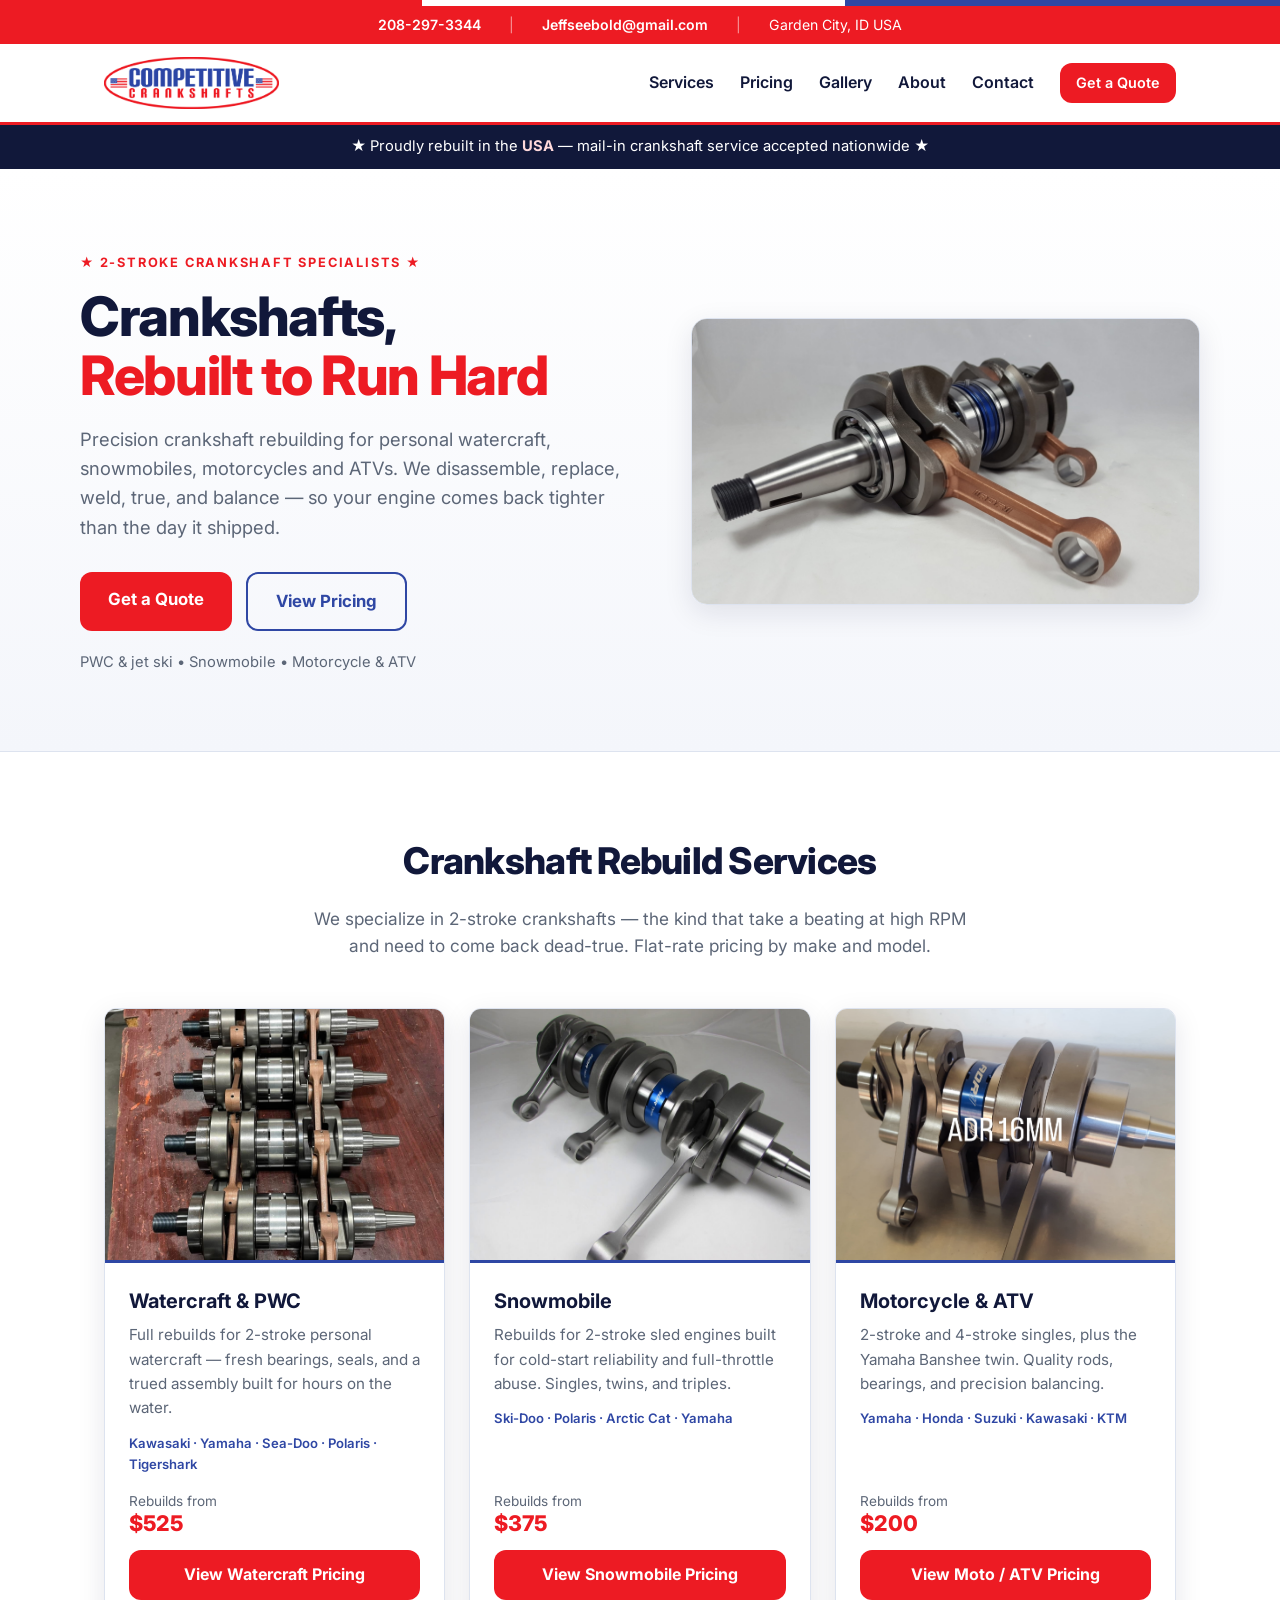
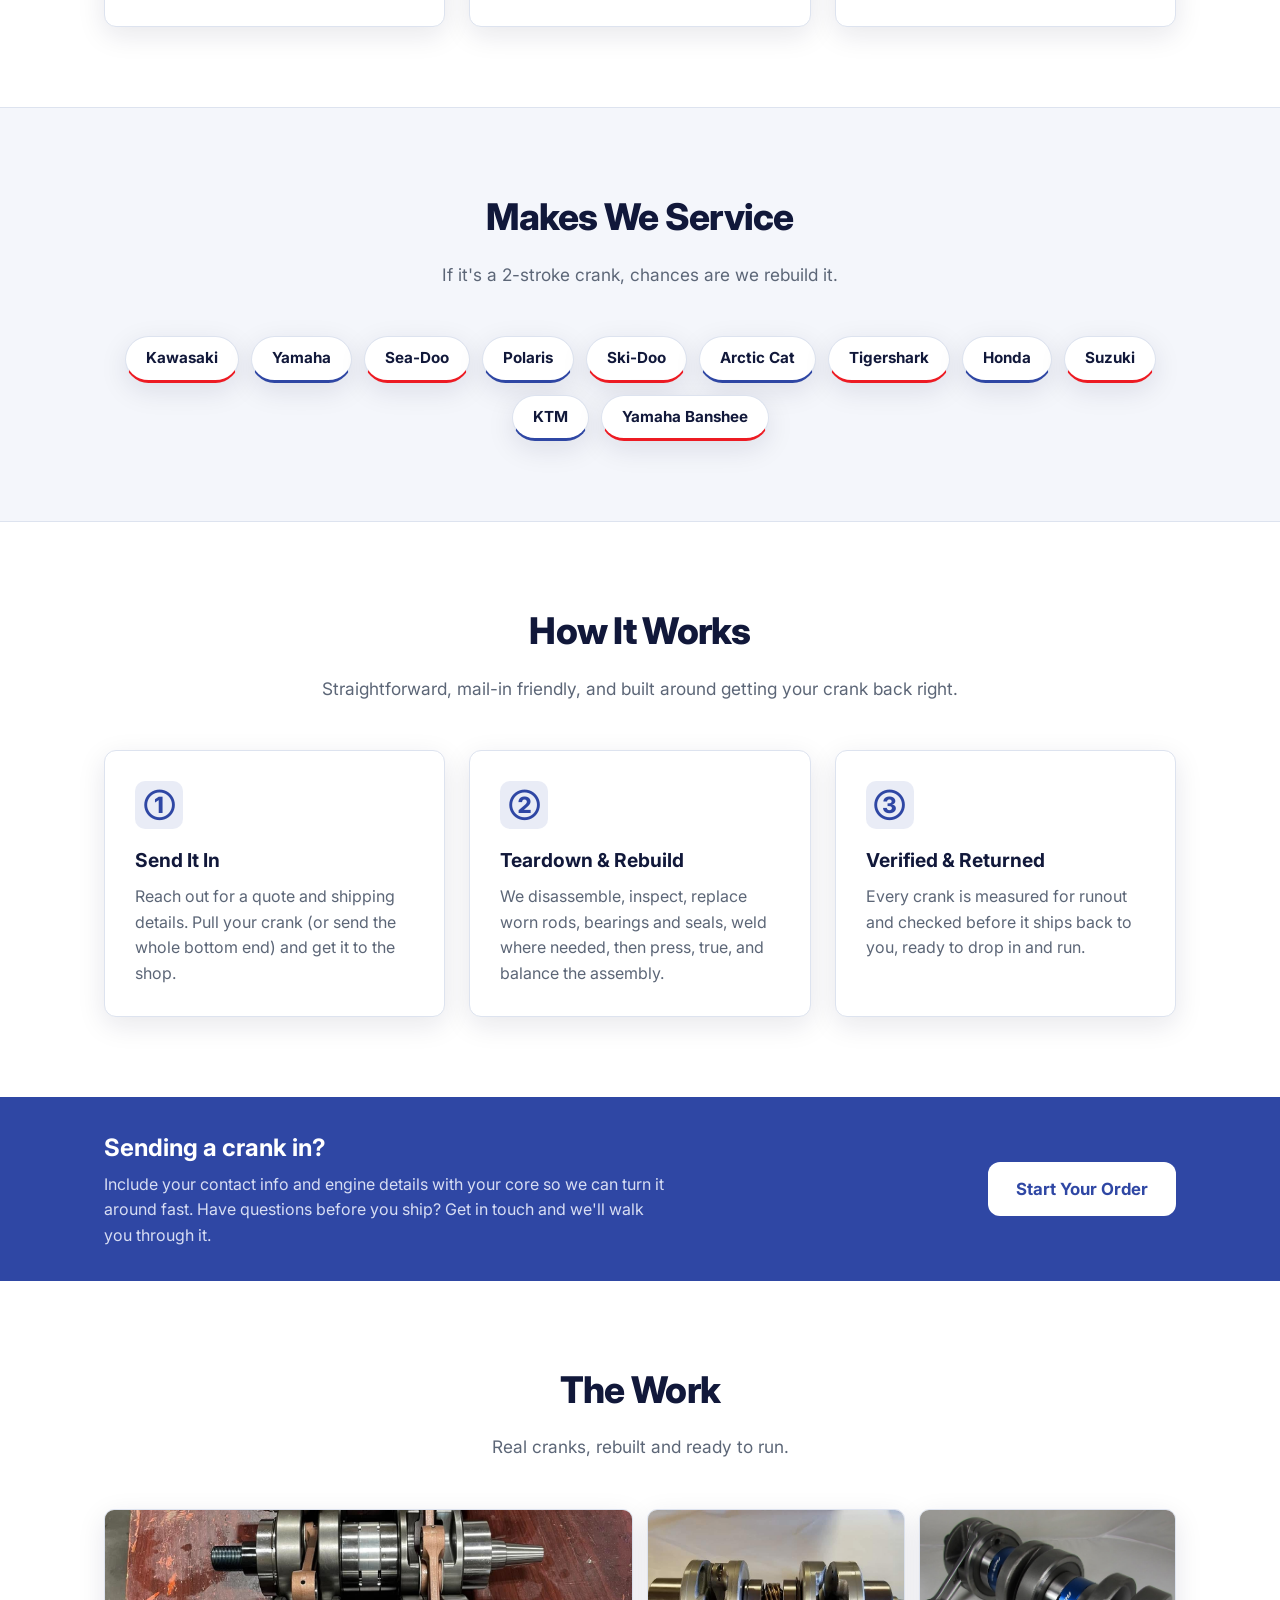
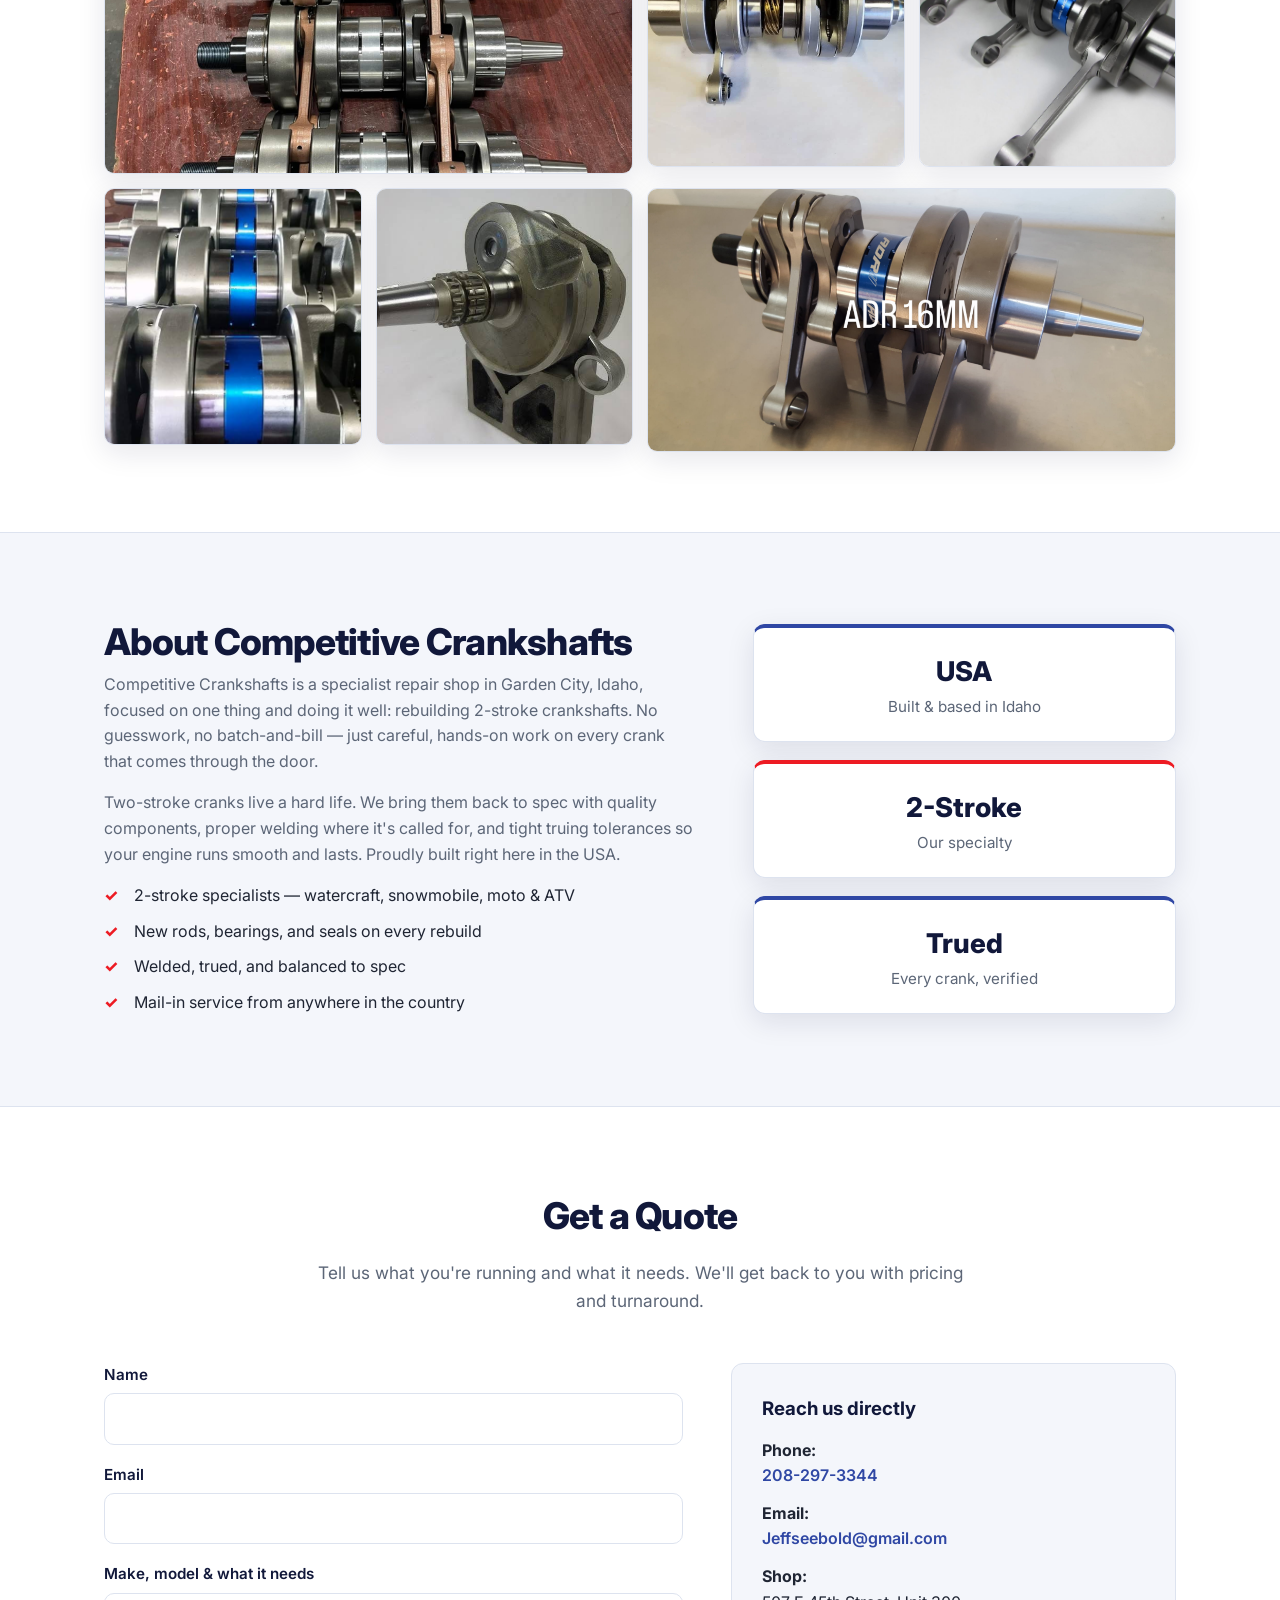
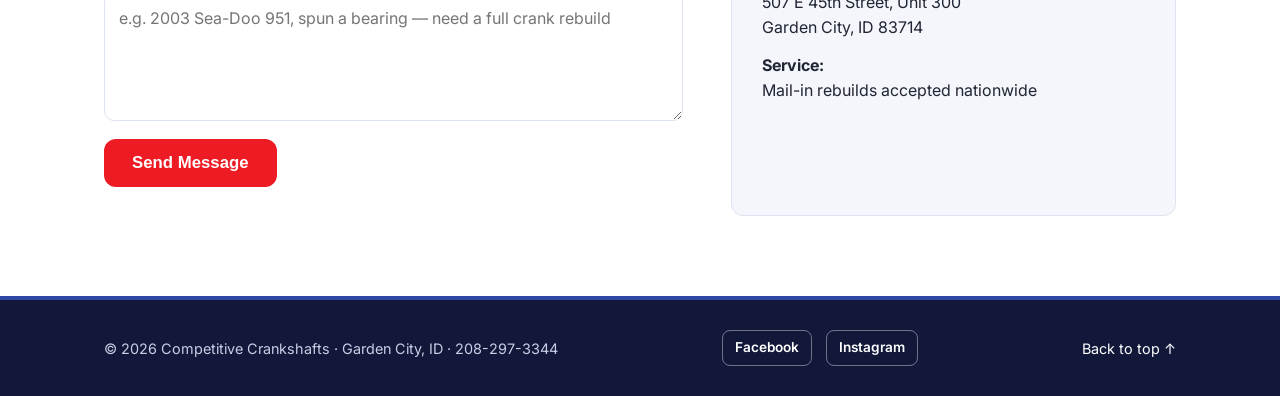
==== index.html @ afa160dd "Add files via upload" ====
<!DOCTYPE html>
<html lang="en">
<head>
  <meta charset="UTF-8" />
  <meta name="viewport" content="width=device-width, initial-scale=1.0" />
  <title>Competitive Crankshafts — 2-Stroke Crankshaft Rebuilding | PWC, Snowmobile, Moto/ATV</title>
  <meta name="description" content="American 2-stroke crankshaft rebuilding for personal watercraft, snowmobiles, motorcycles and ATVs. Disassembly, new bearings & seals, welding, truing and balancing. Garden City, ID — mail-in service welcome." />

  <meta property="og:title" content="Competitive Crankshafts" />
  <meta property="og:description" content="2-stroke crankshaft rebuilding for PWC, snowmobiles, motorcycles & ATVs. Built in the USA." />
  <meta property="og:type" content="website" />
  <meta property="og:url" content="https://competitivecrankshafts.com/" />
  <meta property="og:image" content="https://competitivecrankshafts.com/assets/img/hero-crank.jpg" />

  <link rel="preconnect" href="https://fonts.googleapis.com" />
  <link rel="preconnect" href="https://fonts.gstatic.com" crossorigin />
  <link href="https://fonts.googleapis.com/css2?family=Inter:wght@400;500;600;700;800&display=swap" rel="stylesheet" />
  <link rel="stylesheet" href="css/styles.css" />
  <link rel="icon" href="assets/favicon.svg" type="image/svg+xml" />
</head>
<body>
  <div class="stripe"></div>

  <!-- Utility bar -->
  <div class="topbar">
    <div class="container">
      <a href="tel:+12082973344">208-297-3344</a>
      <span class="sep">|</span>
      <a href="mailto:Jeffseebold@gmail.com">Jeffseebold@gmail.com</a>
      <span class="sep">|</span>
      <span>Garden City, ID USA</span>
    </div>
  </div>

  <!-- Header -->
  <header class="site-header" id="top">
    <div class="container nav">
      <a class="brand" href="#top"><img src="assets/img/logo.png" alt="Competitive Crankshafts" /></a>
      <nav class="nav-links" aria-label="Primary">
        <a href="#services">Services</a>
        <a href="pricing.html">Pricing</a>
        <a href="#work">Gallery</a>
        <a href="#about">About</a>
        <a href="#contact">Contact</a>
        <a href="#contact" class="btn btn-sm">Get a Quote</a>
      </nav>
      <button class="nav-toggle" aria-label="Toggle menu" aria-expanded="false">
        <span></span><span></span><span></span>
      </button>
    </div>
  </header>

  <!-- Announcement -->
  <div class="announce">★ Proudly rebuilt in the <strong>USA</strong> — mail-in crankshaft service accepted nationwide ★</div>

  <!-- Hero -->
  <section class="hero">
    <div class="container hero-grid">
      <div>
        <span class="hero-flag">★ 2-Stroke Crankshaft Specialists ★</span>
        <h1>Crankshafts,<br /><span class="accent">Rebuilt to Run Hard</span></h1>
        <p class="hero-sub">Precision crankshaft rebuilding for personal watercraft, snowmobiles, motorcycles and ATVs. We disassemble, replace, weld, true, and balance — so your engine comes back tighter than the day it shipped.</p>
        <div class="hero-cta">
          <a href="#contact" class="btn btn-lg">Get a Quote</a>
          <a href="pricing.html" class="btn btn-lg btn-ghost">View Pricing</a>
        </div>
        <p class="hero-meta">PWC &amp; jet ski • Snowmobile • Motorcycle &amp; ATV</p>
      </div>
      <div>
        <img class="hero-photo" src="assets/img/hero-crank.jpg" alt="Freshly rebuilt 2-stroke crankshaft with new connecting rods and bearings" />
      </div>
    </div>
  </section>

  <!-- Services / categories -->
  <section class="section" id="services">
    <div class="container">
      <h2 class="section-title">Crankshaft Rebuild Services</h2>
      <p class="section-lead">We specialize in 2-stroke crankshafts — the kind that take a beating at high RPM and need to come back dead-true. Flat-rate pricing by make and model.</p>
      <div class="cat-grid">

        <article class="cat-card">
          <img class="photo" src="assets/img/bench-row.jpg" alt="Rebuilt PWC crankshafts" />
          <div class="body">
            <h3>Watercraft &amp; PWC</h3>
            <p>Full rebuilds for 2-stroke personal watercraft — fresh bearings, seals, and a trued assembly built for hours on the water.</p>
            <div class="brands">Kawasaki · Yamaha · Sea-Doo · Polaris · Tigershark</div>
            <div class="from">Rebuilds from <b>$525</b></div>
            <a href="pricing.html" class="btn">View Watercraft Pricing</a>
          </div>
        </article>

        <article class="cat-card">
          <img class="photo" src="assets/img/triple-crank.jpg" alt="Rebuilt snowmobile crankshaft" />
          <div class="body">
            <h3>Snowmobile</h3>
            <p>Rebuilds for 2-stroke sled engines built for cold-start reliability and full-throttle abuse. Singles, twins, and triples.</p>
            <div class="brands">Ski-Doo · Polaris · Arctic Cat · Yamaha</div>
            <div class="from">Rebuilds from <b>$375</b></div>
            <a href="pricing.html" class="btn">View Snowmobile Pricing</a>
          </div>
        </article>

        <article class="cat-card">
          <img class="photo" src="assets/img/adr-16mm.jpg" alt="Rebuilt motorcycle / ATV crankshaft" />
          <div class="body">
            <h3>Motorcycle &amp; ATV</h3>
            <p>2-stroke and 4-stroke singles, plus the Yamaha Banshee twin. Quality rods, bearings, and precision balancing.</p>
            <div class="brands">Yamaha · Honda · Suzuki · Kawasaki · KTM</div>
            <div class="from">Rebuilds from <b>$200</b></div>
            <a href="pricing.html" class="btn">View Moto / ATV Pricing</a>
          </div>
        </article>

      </div>
    </div>
  </section>

  <!-- Brands serviced -->
  <section class="section section-alt">
    <div class="container">
      <h2 class="section-title">Makes We Service</h2>
      <p class="section-lead">If it's a 2-stroke crank, chances are we rebuild it.</p>
      <div class="brand-row">
        <span class="brand-chip">Kawasaki</span>
        <span class="brand-chip">Yamaha</span>
        <span class="brand-chip">Sea-Doo</span>
        <span class="brand-chip">Polaris</span>
        <span class="brand-chip">Ski-Doo</span>
        <span class="brand-chip">Arctic Cat</span>
        <span class="brand-chip">Tigershark</span>
        <span class="brand-chip">Honda</span>
        <span class="brand-chip">Suzuki</span>
        <span class="brand-chip">KTM</span>
        <span class="brand-chip">Yamaha Banshee</span>
      </div>
    </div>
  </section>

  <!-- Process -->
  <section class="section" id="process">
    <div class="container">
      <h2 class="section-title">How It Works</h2>
      <p class="section-lead">Straightforward, mail-in friendly, and built around getting your crank back right.</p>
      <div class="grid grid-3">
        <article class="card">
          <div class="card-icon">①</div>
          <h3>Send It In</h3>
          <p>Reach out for a quote and shipping details. Pull your crank (or send the whole bottom end) and get it to the shop.</p>
        </article>
        <article class="card">
          <div class="card-icon">②</div>
          <h3>Teardown &amp; Rebuild</h3>
          <p>We disassemble, inspect, replace worn rods, bearings and seals, weld where needed, then press, true, and balance the assembly.</p>
        </article>
        <article class="card">
          <div class="card-icon">③</div>
          <h3>Verified &amp; Returned</h3>
          <p>Every crank is measured for runout and checked before it ships back to you, ready to drop in and run.</p>
        </article>
      </div>
    </div>
  </section>

  <!-- Work order callout -->
  <section class="workorder">
    <div class="container">
      <div>
        <h3>Sending a crank in?</h3>
        <p>Include your contact info and engine details with your core so we can turn it around fast. Have questions before you ship? Get in touch and we'll walk you through it.</p>
      </div>
      <a href="#contact" class="btn btn-lg">Start Your Order</a>
    </div>
  </section>

  <!-- Gallery -->
  <section class="section" id="work">
    <div class="container">
      <h2 class="section-title">The Work</h2>
      <p class="section-lead">Real cranks, rebuilt and ready to run.</p>
      <div class="gallery">
        <img class="wide" src="assets/img/bench-row.jpg" alt="Row of rebuilt 2-stroke crankshafts on the bench" />
        <img src="assets/img/twin-crank.jpg" alt="Rebuilt twin crankshaft, close up" />
        <img src="assets/img/triple-crank.jpg" alt="Rebuilt triple crankshaft assembly" />
        <img src="assets/img/blue-seal-row.jpg" alt="Rebuilt crankshafts with new center seals" />
        <img src="assets/img/fixture-closeup.jpg" alt="Crankshaft on truing fixture" />
        <img class="wide" src="assets/img/adr-16mm.jpg" alt="Rebuilt crankshaft with quality connecting rods" />
      </div>
    </div>
  </section>

  <!-- About -->
  <section class="section section-alt" id="about">
    <div class="container about-inner">
      <div class="about-text">
        <h2 class="section-title left">About Competitive Crankshafts</h2>
        <p>Competitive Crankshafts is a specialist repair shop in Garden City, Idaho, focused on one thing and doing it well: rebuilding 2-stroke crankshafts. No guesswork, no batch-and-bill — just careful, hands-on work on every crank that comes through the door.</p>
        <p>Two-stroke cranks live a hard life. We bring them back to spec with quality components, proper welding where it's called for, and tight truing tolerances so your engine runs smooth and lasts. Proudly built right here in the USA.</p>
        <ul class="checklist">
          <li>2-stroke specialists — watercraft, snowmobile, moto &amp; ATV</li>
          <li>New rods, bearings, and seals on every rebuild</li>
          <li>Welded, trued, and balanced to spec</li>
          <li>Mail-in service from anywhere in the country</li>
        </ul>
      </div>
      <div class="about-stats">
        <div class="stat"><span class="stat-num">USA</span><span class="stat-label">Built &amp; based in Idaho</span></div>
        <div class="stat"><span class="stat-num">2-Stroke</span><span class="stat-label">Our specialty</span></div>
        <div class="stat"><span class="stat-num">Trued</span><span class="stat-label">Every crank, verified</span></div>
      </div>
    </div>
  </section>

  <!-- Contact -->
  <section class="section" id="contact">
    <div class="container">
      <h2 class="section-title">Get a Quote</h2>
      <p class="section-lead">Tell us what you're running and what it needs. We'll get back to you with pricing and turnaround.</p>
      <div class="contact-grid">
        <form class="contact-form" name="contact" method="POST" data-static-form>
          <div class="field">
            <label for="name">Name</label>
            <input type="text" id="name" name="name" required />
          </div>
          <div class="field">
            <label for="email">Email</label>
            <input type="email" id="email" name="email" required />
          </div>
          <div class="field">
            <label for="message">Make, model &amp; what it needs</label>
            <textarea id="message" name="message" rows="4" placeholder="e.g. 2003 Sea-Doo 951, spun a bearing — need a full crank rebuild" required></textarea>
          </div>
          <button type="submit" class="btn btn-lg">Send Message</button>
          <p class="form-note" data-form-status></p>
        </form>
        <div class="contact-details">
          <h3>Reach us directly</h3>
          <p><strong>Phone:</strong><br /><a href="tel:+12082973344">208-297-3344</a></p>
          <p><strong>Email:</strong><br /><a href="mailto:Jeffseebold@gmail.com">Jeffseebold@gmail.com</a></p>
          <p><strong>Shop:</strong><br />507 E 45th Street, Unit 300<br />Garden City, ID 83714</p>
          <p><strong>Service:</strong><br />Mail-in rebuilds accepted nationwide</p>
        </div>
      </div>
    </div>
  </section>

  <!-- Footer -->
  <footer class="site-footer">
    <div class="container footer-inner">
      <span>&copy; <span id="year"></span> Competitive Crankshafts · Garden City, ID · 208-297-3344</span>
      <div class="social">
        <a href="#" aria-label="Facebook">Facebook</a>
        <a href="#" aria-label="Instagram">Instagram</a>
      </div>
      <a href="#top">Back to top ↑</a>
    </div>
  </footer>

  <script src="js/main.js"></script>
</body>
</html>
---- css/styles.css ----
/* ===== Competitive Crankshafts — red / white / blue theme ===== */
:root {
  --blue: #2f47a4;        /* brand blue (from logo) */
  --blue-dark: #1f2f73;
  --red: #ed1b23;         /* brand red (from logo) */
  --red-dark: #c1141b;
  --navy: #11183a;        /* headings / text */
  --text: #1f2533;
  --muted: #5c6677;
  --bg: #ffffff;
  --bg-alt: #f4f6fb;      /* light blue-gray */
  --surface: #ffffff;
  --border: #dde3ef;
  --radius: 12px;
  --maxw: 1120px;
  --shadow: 0 8px 28px rgba(17,24,58,.10);
}

* { box-sizing: border-box; margin: 0; padding: 0; }
html { scroll-behavior: smooth; }
body {
  font-family: 'Inter', system-ui, -apple-system, Segoe UI, Roboto, sans-serif;
  background: var(--bg);
  color: var(--text);
  line-height: 1.6;
  -webkit-font-smoothing: antialiased;
}
.container { width: 100%; max-width: var(--maxw); margin: 0 auto; padding: 0 24px; }
a { color: inherit; text-decoration: none; }
img { max-width: 100%; display: block; }

/* Buttons */
.btn {
  display: inline-block;
  background: var(--red);
  color: #fff;
  font-weight: 700;
  padding: 12px 22px;
  border-radius: var(--radius);
  border: none;
  cursor: pointer;
  transition: transform .15s ease, background .15s ease, box-shadow .15s ease;
  font-size: 1rem;
}
.btn:hover { background: var(--red-dark); transform: translateY(-2px); box-shadow: var(--shadow); }
.btn-sm { padding: 8px 16px; font-size: .9rem; }
.btn-lg { padding: 14px 28px; font-size: 1.05rem; }
.btn-blue { background: var(--blue); }
.btn-blue:hover { background: var(--blue-dark); }
.btn-ghost { background: transparent; border: 2px solid var(--blue); color: var(--blue); font-weight: 700; }
.btn-ghost:hover { background: var(--blue); color: #fff; }

/* Utility top bar */
.topbar { background: var(--red); color: #fff; font-size: .88rem; }
.topbar .container { display: flex; align-items: center; justify-content: center; gap: 28px; height: 38px; flex-wrap: wrap; }
.topbar a { color: #fff; font-weight: 600; }
.topbar a:hover { text-decoration: underline; }
.topbar .sep { opacity: .55; }
@media (max-width: 620px) { .topbar .container { gap: 14px; font-size: .78rem; } .topbar .sep { display: none; } }

/* Announcement strip */
.announce { background: var(--navy); color: #fff; text-align: center; font-size: .92rem; padding: 10px 16px; }
.announce strong { color: #ffd9db; }

/* Header */
.site-header {
  position: sticky; top: 0; z-index: 50;
  background: rgba(255,255,255,.95);
  backdrop-filter: blur(10px);
  border-bottom: 3px solid var(--red);
}
.nav { display: flex; align-items: center; justify-content: space-between; height: 78px; }
.brand img { height: 52px; width: auto; }
.nav-links { display: flex; align-items: center; gap: 26px; }
.nav-links a { color: var(--navy); font-weight: 600; transition: color .15s; }
.nav-links a:hover { color: var(--red); }
.nav-links a.btn { color: #fff; }
.nav-toggle { display: none; background: none; border: 0; cursor: pointer; flex-direction: column; gap: 5px; }
.nav-toggle span { width: 26px; height: 3px; background: var(--navy); display: block; border-radius: 2px; }

/* Hero */
.hero {
  position: relative;
  background: linear-gradient(180deg, var(--bg) 0%, var(--bg-alt) 100%);
  border-bottom: 1px solid var(--border);
  overflow: hidden;
}
.hero-grid { display: grid; grid-template-columns: 1.05fr .95fr; gap: 48px; align-items: center; padding: 80px 0 76px; }
.hero-flag { display: inline-block; font-weight: 700; color: var(--red); letter-spacing: .14em; font-size: .8rem; text-transform: uppercase; margin-bottom: 14px; }
.hero h1 { font-size: clamp(2.1rem, 4.6vw, 3.4rem); font-weight: 800; letter-spacing: -.025em; line-height: 1.08; color: var(--navy); }
.hero h1 .accent { color: var(--red); }
.hero-sub { color: var(--muted); font-size: 1.15rem; max-width: 560px; margin: 20px 0 0; }
.hero-cta { display: flex; gap: 14px; margin-top: 30px; flex-wrap: wrap; }
.hero-meta { color: var(--muted); margin-top: 20px; font-size: .92rem; }
.hero-photo { border-radius: 16px; box-shadow: var(--shadow); border: 1px solid var(--border); width: 100%; }

/* top accent stripe */
.stripe { height: 6px; background: linear-gradient(90deg, var(--red) 0 33%, #fff 33% 66%, var(--blue) 66% 100%); }

/* Sections */
.section { padding: 80px 0; }
.section-alt { background: var(--bg-alt); border-top: 1px solid var(--border); border-bottom: 1px solid var(--border); }
.section-title { font-size: clamp(1.7rem, 3.5vw, 2.3rem); font-weight: 800; letter-spacing: -.02em; text-align: center; color: var(--navy); }
.section-title.left { text-align: left; }
.section-lead { color: var(--muted); text-align: center; max-width: 660px; margin: 14px auto 48px; font-size: 1.08rem; }

/* Grid + cards */
.grid { display: grid; gap: 24px; }
.grid-3 { grid-template-columns: repeat(3, 1fr); }
.card {
  background: var(--surface);
  border: 1px solid var(--border);
  border-radius: var(--radius);
  padding: 30px;
  box-shadow: var(--shadow);
  transition: transform .15s ease, border-color .15s ease;
}
.card:hover { transform: translateY(-4px); border-color: var(--blue); }
.card-icon {
  width: 48px; height: 48px; border-radius: 10px;
  display: grid; place-items: center;
  background: rgba(47,71,164,.10); color: var(--blue);
  font-size: 1.4rem; font-weight: 800; margin-bottom: 16px;
}
.card h3 { font-size: 1.2rem; margin-bottom: 8px; color: var(--navy); }
.card p { color: var(--muted); }
.card .brands { margin-top: 12px; font-size: .85rem; color: var(--blue); font-weight: 600; }

/* Category cards (Crank Works style: photo on top, body below, price + button) */
.cat-grid { display: grid; grid-template-columns: repeat(3, 1fr); gap: 24px; }
.cat-card {
  background: var(--surface); border: 1px solid var(--border); border-radius: var(--radius);
  overflow: hidden; box-shadow: var(--shadow); display: flex; flex-direction: column;
  transition: transform .15s ease, border-color .15s ease;
}
.cat-card:hover { transform: translateY(-4px); border-color: var(--red); }
.cat-card .photo { aspect-ratio: 4/3; width: 100%; object-fit: cover; border-bottom: 3px solid var(--blue); }
.cat-card .body { padding: 22px 24px 26px; display: flex; flex-direction: column; flex: 1; }
.cat-card h3 { font-size: 1.25rem; color: var(--navy); margin-bottom: 6px; }
.cat-card p { color: var(--muted); font-size: .95rem; margin-bottom: 12px; }
.cat-card .brands { font-size: .82rem; color: var(--blue); font-weight: 600; margin-bottom: 16px; }
.cat-card .from { font-size: .85rem; color: var(--muted); margin-top: auto; }
.cat-card .from b { color: var(--red); font-size: 1.35rem; font-weight: 800; display: block; line-height: 1.1; }
.cat-card .btn { margin-top: 14px; text-align: center; }

/* Brands serviced row */
.brand-row { display: flex; flex-wrap: wrap; gap: 12px; justify-content: center; }
.brand-chip {
  background: #fff; border: 1px solid var(--border); border-radius: 999px;
  padding: 9px 20px; font-weight: 700; color: var(--navy); box-shadow: var(--shadow);
  font-size: .95rem;
}
.brand-chip:nth-child(odd) { border-bottom: 3px solid var(--red); }
.brand-chip:nth-child(even) { border-bottom: 3px solid var(--blue); }

/* Work order callout */
.workorder { background: var(--blue); color: #fff; }
.workorder .container { display: flex; align-items: center; justify-content: space-between; gap: 24px; padding: 32px 24px; flex-wrap: wrap; }
.workorder h3 { font-size: 1.5rem; margin-bottom: 4px; }
.workorder p { color: #d7ddf3; max-width: 560px; }
.workorder .btn { background: #fff; color: var(--blue); }
.workorder .btn:hover { background: #f0f2ff; }

/* Social */
.social { display: flex; gap: 14px; }
.social a { color: #fff; border: 1px solid rgba(255,255,255,.4); border-radius: 8px; padding: 6px 12px; font-weight: 600; font-size: .85rem; }
.social a:hover { background: var(--red); border-color: var(--red); }

/* Gallery */
.gallery { display: grid; grid-template-columns: repeat(4, 1fr); gap: 14px; }
.gallery img { border-radius: 10px; border: 1px solid var(--border); aspect-ratio: 1/1; object-fit: cover; width: 100%; box-shadow: var(--shadow); }
.gallery img.wide { grid-column: span 2; aspect-ratio: 2/1; }

/* About */
.about-inner { display: grid; grid-template-columns: 1.4fr 1fr; gap: 56px; align-items: center; }
.about-text p { color: var(--muted); margin-bottom: 16px; }
.checklist { list-style: none; margin-top: 8px; }
.checklist li { padding-left: 30px; position: relative; margin-bottom: 10px; color: var(--text); }
.checklist li::before { content: "✓"; position: absolute; left: 0; color: var(--red); font-weight: 800; }
.about-stats { display: grid; gap: 18px; }
.stat { background: var(--surface); border: 1px solid var(--border); border-top: 4px solid var(--blue); border-radius: var(--radius); padding: 22px; text-align: center; box-shadow: var(--shadow); }
.stat:nth-child(2) { border-top-color: var(--red); }
.stat-num { display: block; font-size: 1.7rem; font-weight: 800; color: var(--navy); }
.stat-label { color: var(--muted); font-size: .95rem; }

/* Pricing teaser / table */
.price-cta { text-align: center; }
.table-wrap { overflow-x: auto; border: 1px solid var(--border); border-radius: var(--radius); box-shadow: var(--shadow); }
table.price { width: 100%; border-collapse: collapse; background: #fff; }
table.price caption { text-align: left; font-weight: 800; color: #fff; background: var(--blue); padding: 14px 18px; font-size: 1.1rem; }
table.price th, table.price td { padding: 11px 18px; text-align: left; border-bottom: 1px solid var(--border); }
table.price th { background: var(--bg-alt); color: var(--navy); font-size: .82rem; text-transform: uppercase; letter-spacing: .04em; }
table.price td.price-col { text-align: right; font-weight: 700; color: var(--blue); white-space: nowrap; }
table.price tr:last-child td { border-bottom: none; }
table.price tbody tr:hover { background: #fbfcff; }
.price-note { color: var(--muted); font-size: .9rem; margin-top: 14px; }

/* Contact */
.contact-grid { display: grid; grid-template-columns: 1.3fr 1fr; gap: 48px; }
.field { margin-bottom: 18px; display: flex; flex-direction: column; gap: 6px; }
.field label { font-weight: 600; font-size: .95rem; color: var(--navy); }
.field input, .field textarea {
  background: #fff; border: 1px solid var(--border); border-radius: 10px;
  padding: 12px 14px; color: var(--text); font: inherit; resize: vertical;
}
.field input:focus, .field textarea:focus { outline: 2px solid var(--blue); border-color: transparent; }
.form-note { margin-top: 12px; color: var(--muted); font-size: .9rem; min-height: 1.2em; }
.contact-details { background: var(--bg-alt); border: 1px solid var(--border); border-radius: var(--radius); padding: 30px; }
.contact-details h3 { margin-bottom: 14px; color: var(--navy); }
.contact-details p { color: var(--text); margin-bottom: 12px; }
.contact-details a { color: var(--blue); font-weight: 600; }

/* Footer */
.site-footer { border-top: 4px solid var(--blue); padding: 30px 0; background: var(--navy); color: #c8cfe4; }
.footer-inner { display: flex; justify-content: space-between; align-items: center; gap: 16px; font-size: .9rem; flex-wrap: wrap; }
.footer-inner a { color: #fff; }
.footer-inner a:hover { color: var(--red); }

/* Page header (pricing) */
.page-hero { background: var(--bg-alt); border-bottom: 1px solid var(--border); padding: 60px 0; text-align: center; }
.page-hero h1 { color: var(--navy); font-size: clamp(2rem,4vw,2.8rem); font-weight: 800; }
.page-hero p { color: var(--muted); margin-top: 12px; }

/* Responsive */
@media (max-width: 900px) {
  .grid-3, .cat-grid { grid-template-columns: 1fr; }
  .workorder .container { flex-direction: column; align-items: flex-start; }
  .about-inner, .contact-grid, .hero-grid { grid-template-columns: 1fr; gap: 32px; }
  .hero-grid { padding: 50px 0; }
  .gallery { grid-template-columns: repeat(2, 1fr); }
  .gallery img.wide { grid-column: span 2; }
  .nav-links { display: none; }
  .nav-toggle { display: flex; }
  .nav-links.open {
    display: flex; flex-direction: column; align-items: flex-start; gap: 16px;
    position: absolute; top: 78px; left: 0; right: 0;
    background: #fff; border-bottom: 3px solid var(--red); padding: 20px 24px;
  }
}
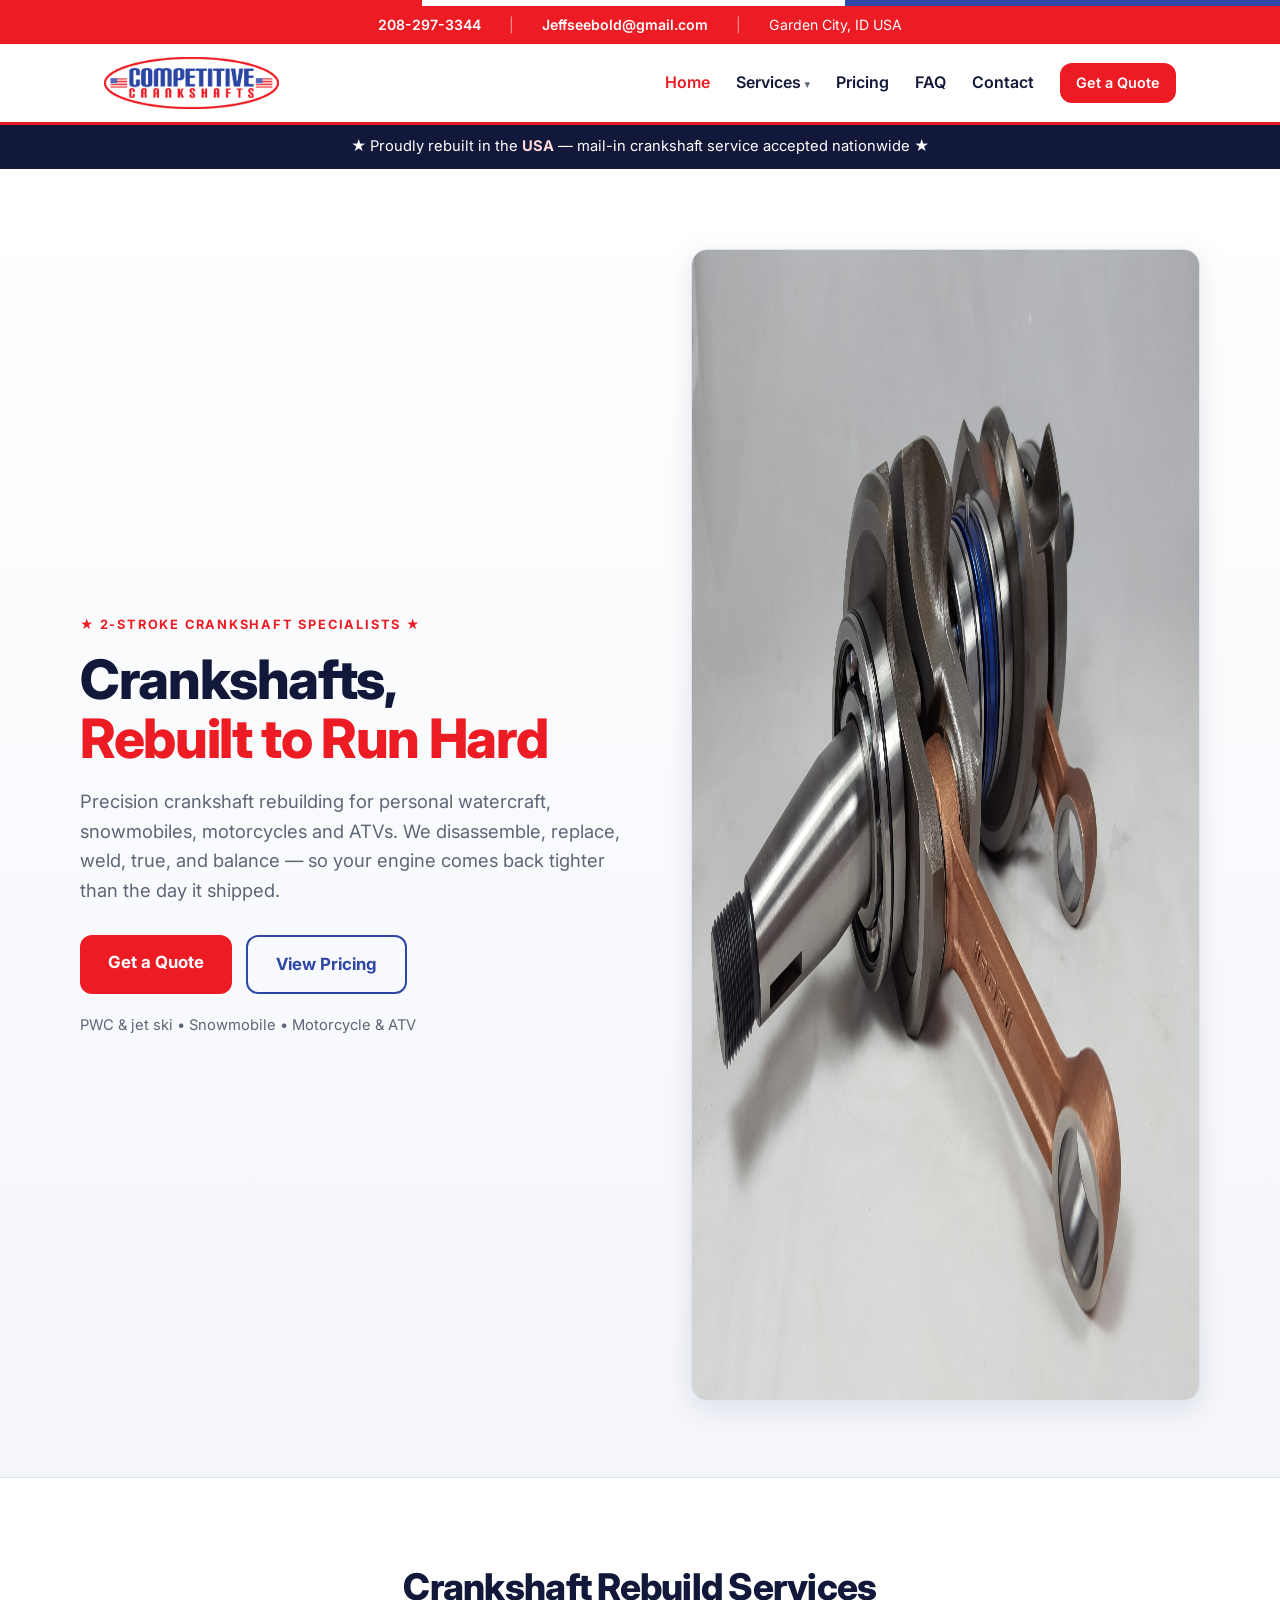
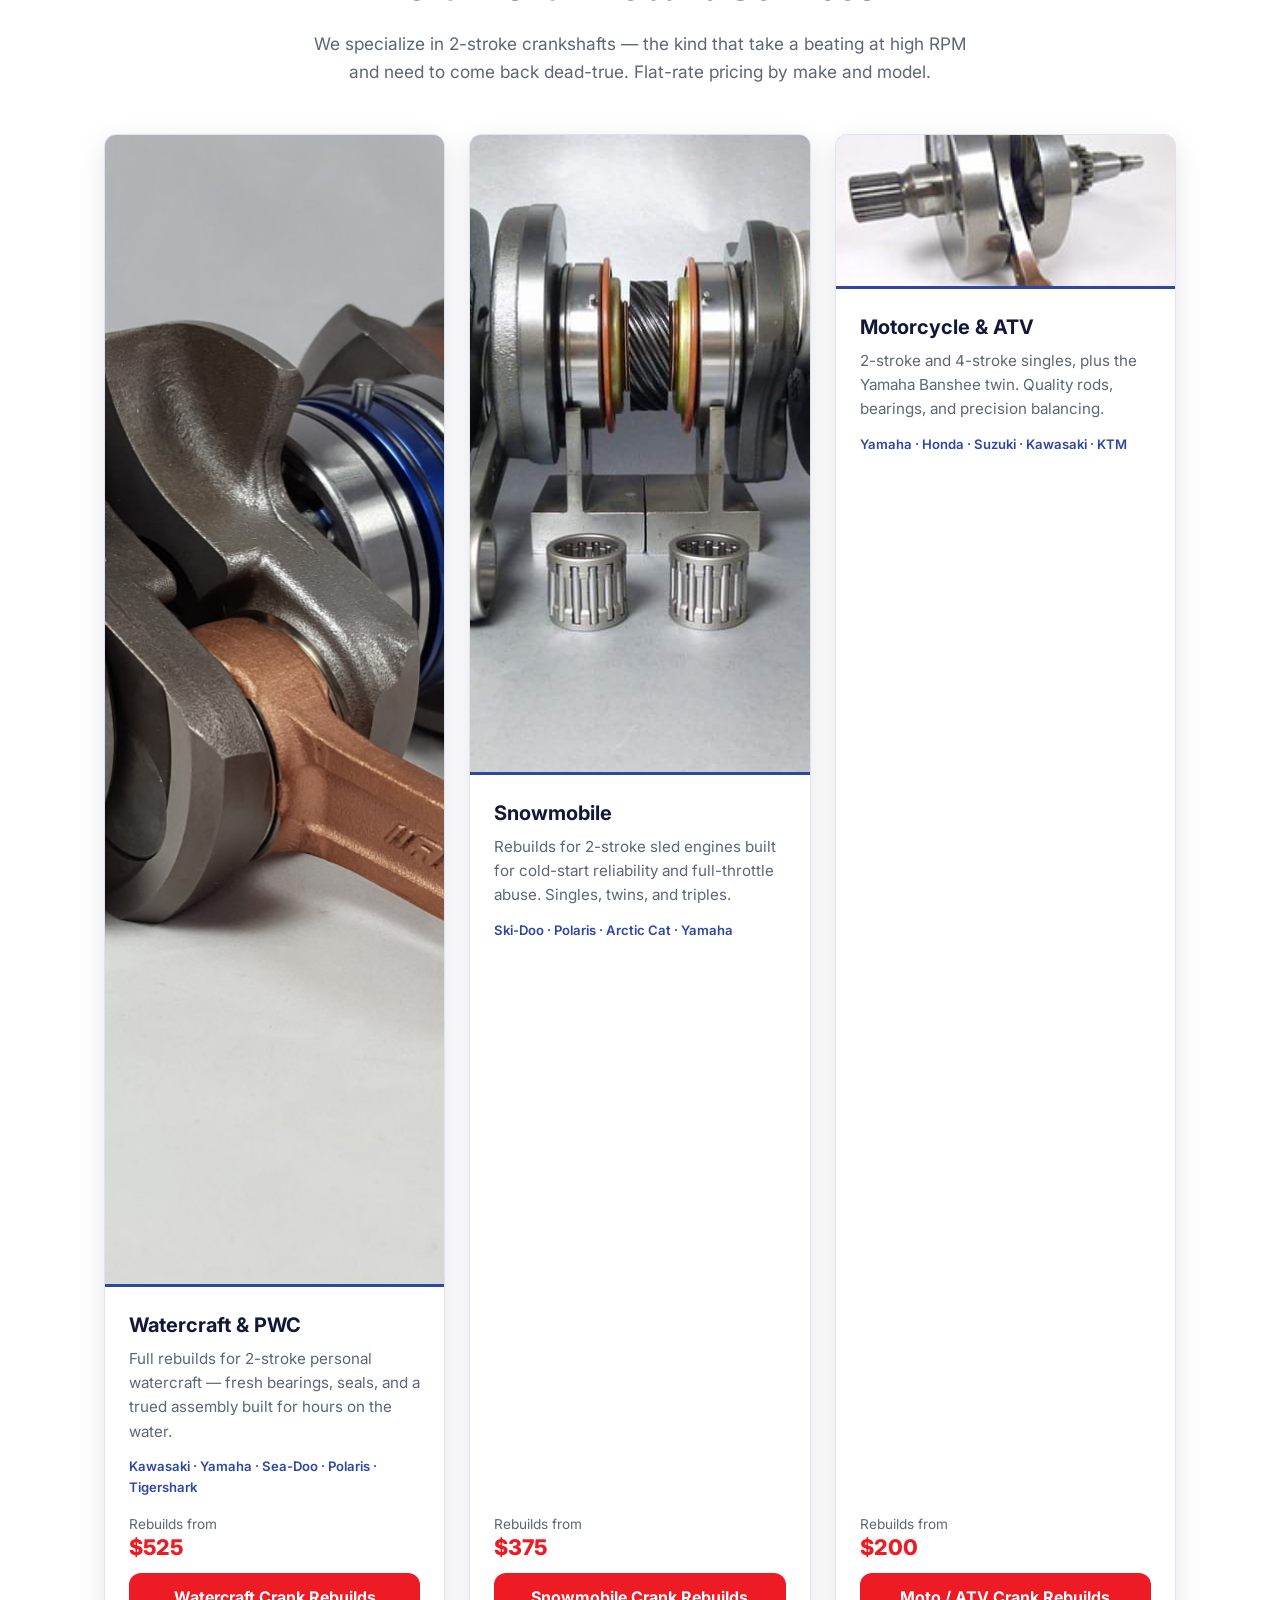
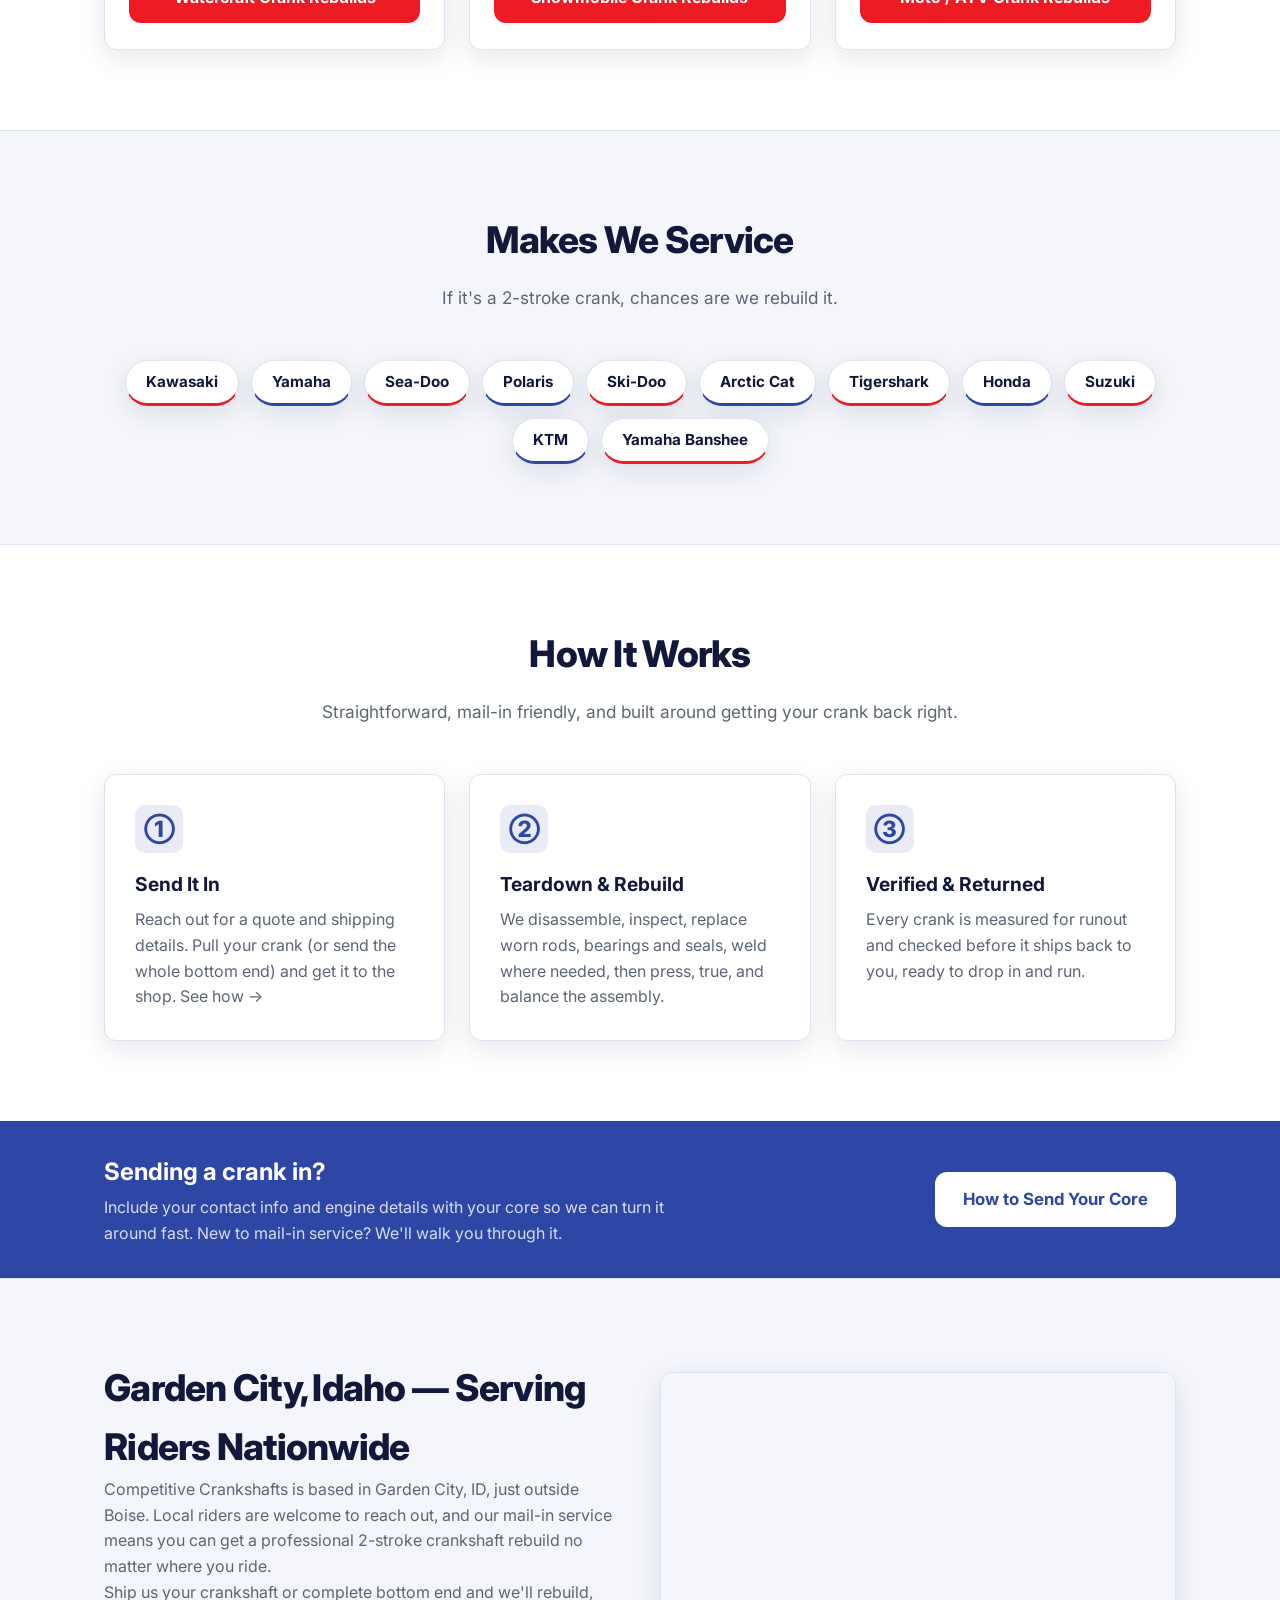
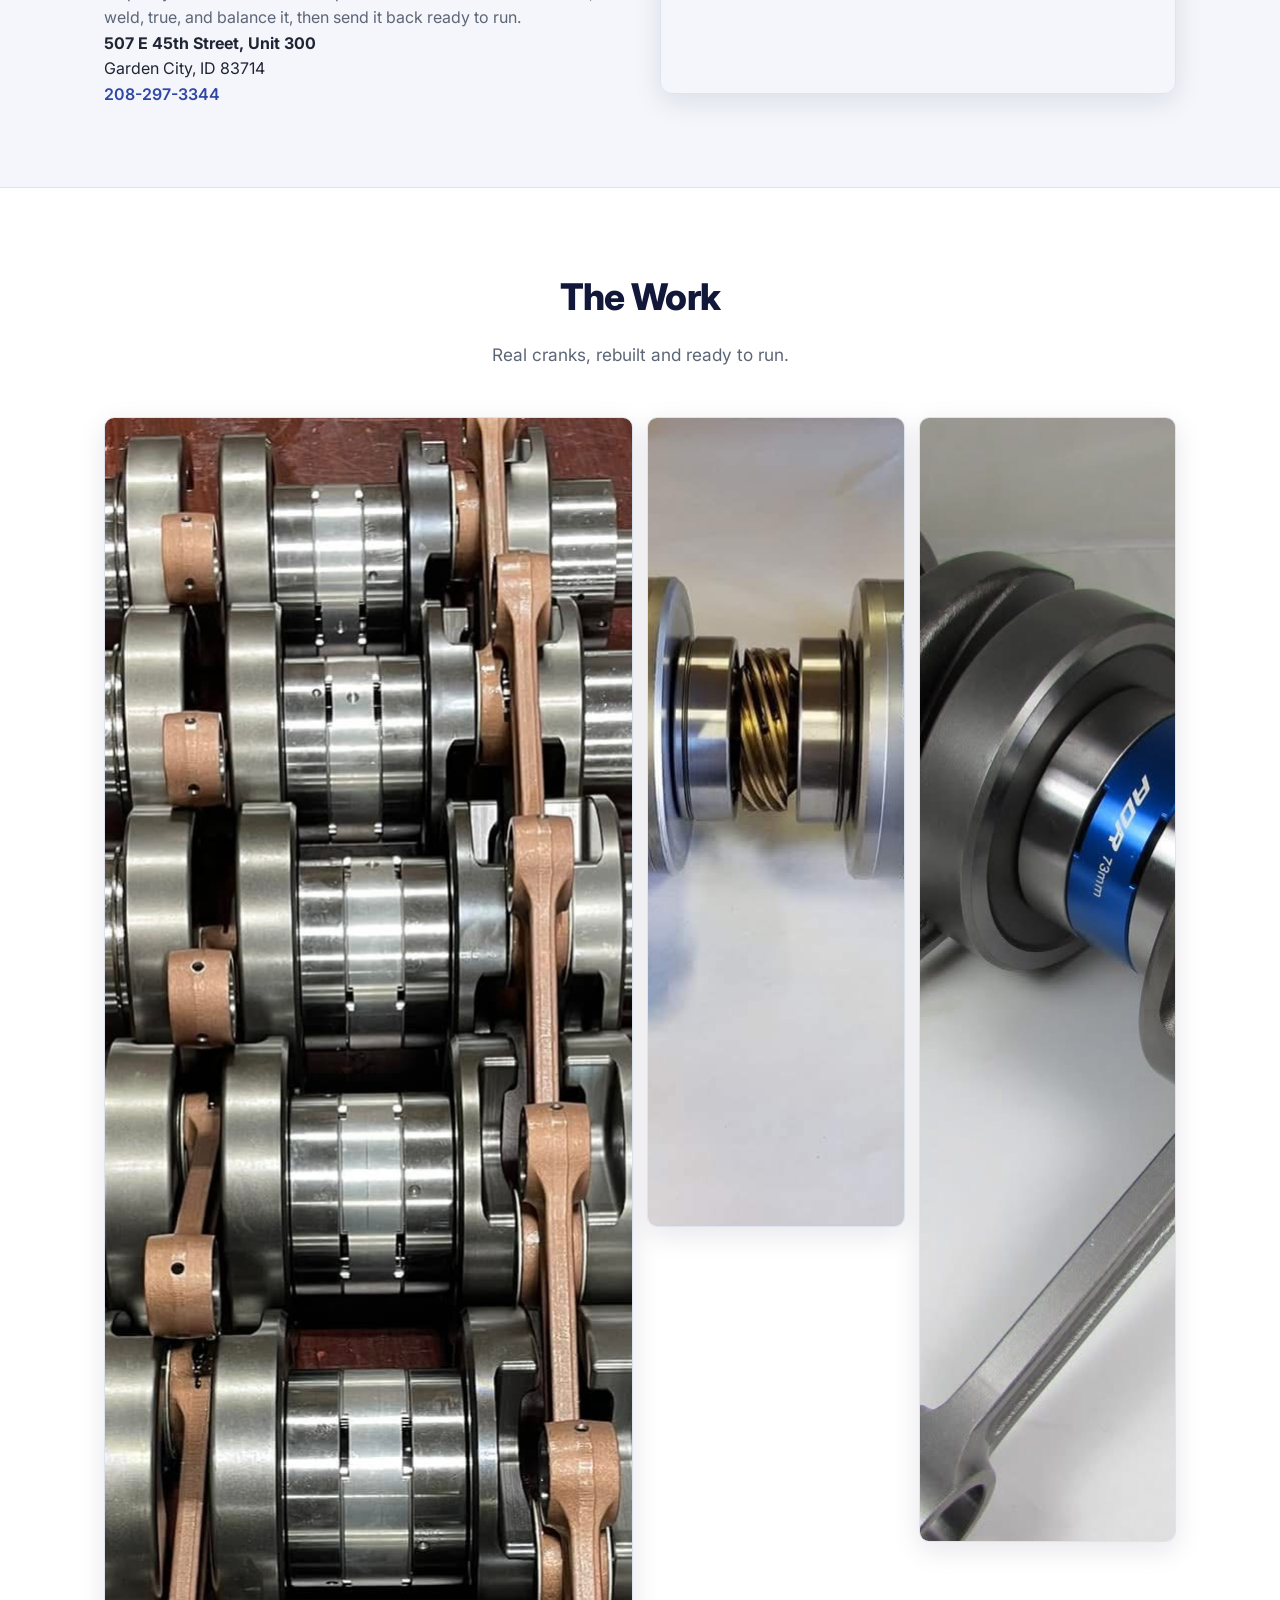
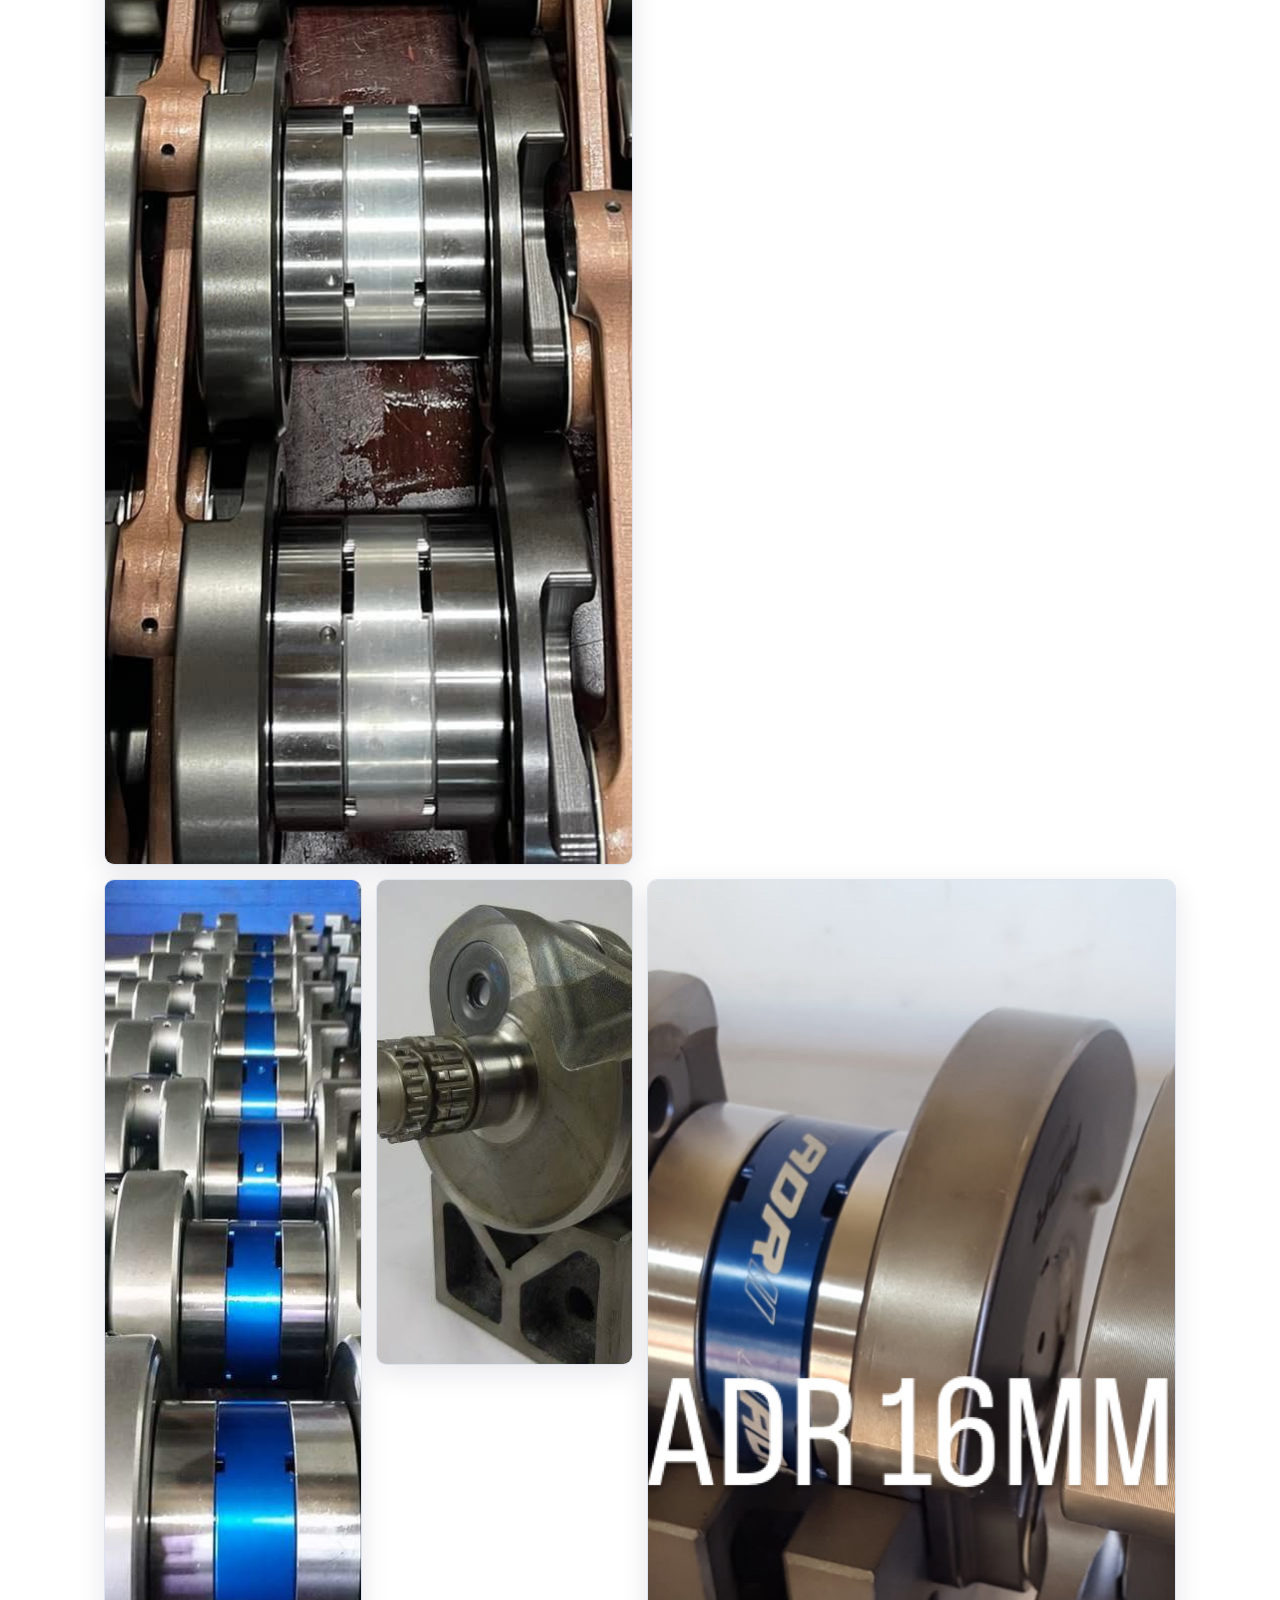
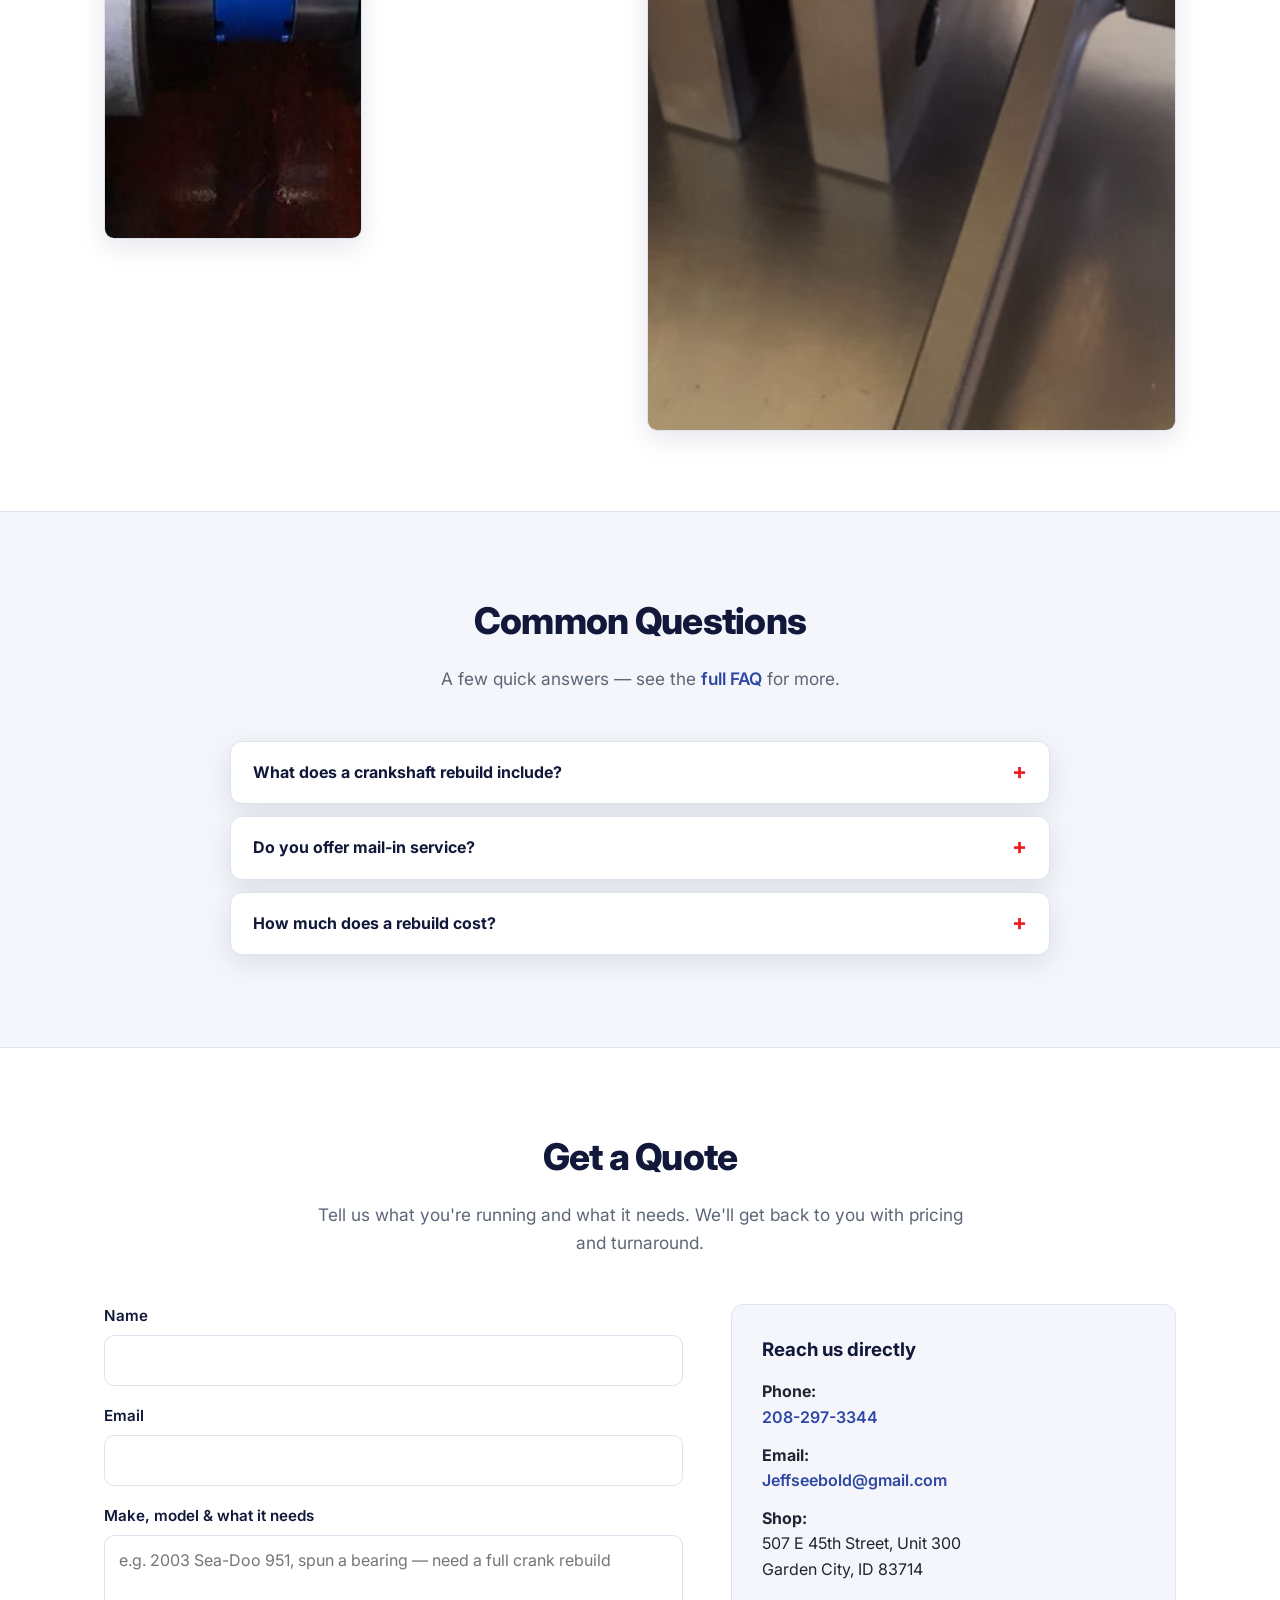
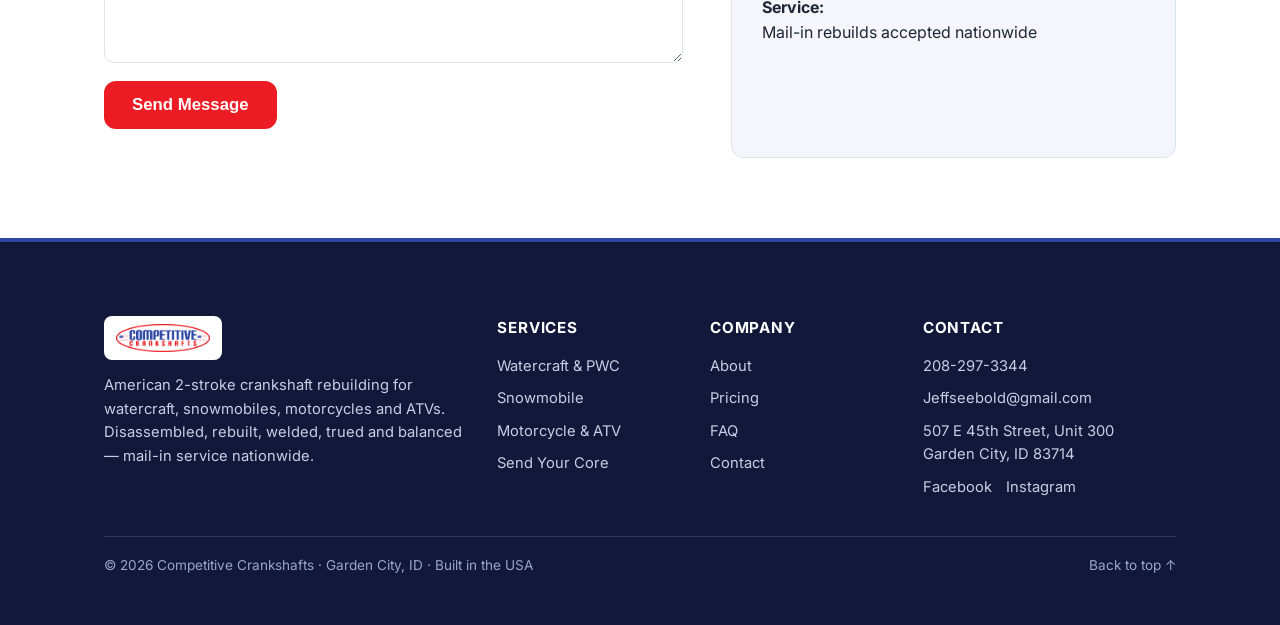
==== commit 70737cd5: "Add files via upload" ====
--- a/index.html
+++ b/index.html
@@ -3,25 +3,32 @@
 <head>
   <meta charset="UTF-8" />
   <meta name="viewport" content="width=device-width, initial-scale=1.0" />
-  <title>Competitive Crankshafts — 2-Stroke Crankshaft Rebuilding | PWC, Snowmobile, Moto/ATV</title>
-  <meta name="description" content="American 2-stroke crankshaft rebuilding for personal watercraft, snowmobiles, motorcycles and ATVs. Disassembly, new bearings & seals, welding, truing and balancing. Garden City, ID — mail-in service welcome." />
-
-  <meta property="og:title" content="Competitive Crankshafts" />
-  <meta property="og:description" content="2-stroke crankshaft rebuilding for PWC, snowmobiles, motorcycles & ATVs. Built in the USA." />
+  <title>Competitive Crankshafts — 2-Stroke Crankshaft Rebuilding | PWC, Snowmobile, Moto & ATV</title>
+  <meta name="description" content="American 2-stroke crankshaft rebuilding for personal watercraft, snowmobiles, motorcycles and ATVs. New bearings & seals, welding, truing and balancing. Garden City, ID — mail-in service nationwide." />
+  <link rel="canonical" href="https://competitivecrankshafts.com/index.html" />
+  <meta name="robots" content="index, follow" />
+  <meta property="og:site_name" content="Competitive Crankshafts" />
+  <meta property="og:title" content="Competitive Crankshafts — 2-Stroke Crankshaft Rebuilding | PWC, Snowmobile, Moto & ATV" />
+  <meta property="og:description" content="American 2-stroke crankshaft rebuilding for personal watercraft, snowmobiles, motorcycles and ATVs. New bearings & seals, welding, truing and balancing. Garden City, ID — mail-in service nationwide." />
   <meta property="og:type" content="website" />
-  <meta property="og:url" content="https://competitivecrankshafts.com/" />
+  <meta property="og:url" content="https://competitivecrankshafts.com/index.html" />
   <meta property="og:image" content="https://competitivecrankshafts.com/assets/img/hero-crank.jpg" />
-
+  <meta name="twitter:card" content="summary_large_image" />
+  <meta name="twitter:title" content="Competitive Crankshafts — 2-Stroke Crankshaft Rebuilding | PWC, Snowmobile, Moto & ATV" />
+  <meta name="twitter:description" content="American 2-stroke crankshaft rebuilding for personal watercraft, snowmobiles, motorcycles and ATVs. New bearings & seals, welding, truing and balancing. Garden City, ID — mail-in service nationwide." />
+  <meta name="twitter:image" content="https://competitivecrankshafts.com/assets/img/hero-crank.jpg" />
+  <meta name="theme-color" content="#ed1b23" />
   <link rel="preconnect" href="https://fonts.googleapis.com" />
   <link rel="preconnect" href="https://fonts.gstatic.com" crossorigin />
   <link href="https://fonts.googleapis.com/css2?family=Inter:wght@400;500;600;700;800&display=swap" rel="stylesheet" />
   <link rel="stylesheet" href="css/styles.css" />
   <link rel="icon" href="assets/favicon.svg" type="image/svg+xml" />
+  <link rel="manifest" href="site.webmanifest" />
+  <script type="application/ld+json">{"@context": "https://schema.org", "@type": "AutoRepair", "@id": "https://competitivecrankshafts.com/#business", "name": "Competitive Crankshafts", "image": "https://competitivecrankshafts.com/assets/img/hero-crank.jpg", "logo": "https://competitivecrankshafts.com/assets/img/logo.png", "url": "https://competitivecrankshafts.com/", "telephone": "+12082973344", "email": "Jeffseebold@gmail.com", "priceRange": "$$", "description": "Specialist 2-stroke crankshaft rebuilding for personal watercraft, snowmobiles, motorcycles and ATVs. New rods, bearings and seals; welding, truing and balancing. Mail-in service nationwide.", "address": {"@type": "PostalAddress", "streetAddress": "507 E 45th Street, Unit 300", "addressLocality": "Garden City", "addressRegion": "ID", "postalCode": "83714", "addressCountry": "US"}, "areaServed": [{"@type": "Country", "name": "United States"}, {"@type": "City", "name": "Garden City, ID"}, {"@type": "City", "name": "Boise, ID"}], "knowsAbout": ["2-stroke crankshaft rebuilding", "PWC crankshaft rebuild", "jet ski crankshaft rebuild", "snowmobile crankshaft rebuild", "motorcycle crankshaft rebuild", "ATV crankshaft rebuild", "crankshaft welding", "crankshaft truing", "crankshaft balancing"]}</script>
+  <script type="application/ld+json">{"@context": "https://schema.org", "@type": "WebSite", "name": "Competitive Crankshafts", "url": "https://competitivecrankshafts.com/"}</script>
 </head>
 <body>
   <div class="stripe"></div>
-
-  <!-- Utility bar -->
   <div class="topbar">
     <div class="container">
       <a href="tel:+12082973344">208-297-3344</a>
@@ -31,29 +38,26 @@
       <span>Garden City, ID USA</span>
     </div>
   </div>
-
-  <!-- Header -->
   <header class="site-header" id="top">
     <div class="container nav">
-      <a class="brand" href="#top"><img src="assets/img/logo.png" alt="Competitive Crankshafts" /></a>
+      <a class="brand" href="index.html"><img src="assets/img/logo.png" alt="Competitive Crankshafts" width="1803" height="535" /></a>
       <nav class="nav-links" aria-label="Primary">
-        <a href="#services">Services</a>
+        <a href="index.html" class="active">Home</a>
+        <span class="has-dropdown"><a href="watercraft.html">Services</a>
+          <span class="dropdown-menu"><a href="watercraft.html">Watercraft & PWC</a><a href="snowmobile.html">Snowmobile</a><a href="motorcycle-atv.html">Motorcycle & ATV</a><a href="send-your-core.html">Send Your Core</a></span>
+        </span>
         <a href="pricing.html">Pricing</a>
-        <a href="#work">Gallery</a>
-        <a href="#about">About</a>
-        <a href="#contact">Contact</a>
-        <a href="#contact" class="btn btn-sm">Get a Quote</a>
+        <a href="faq.html">FAQ</a>
+        <a href="index.html#contact">Contact</a>
+        <a href="index.html#contact" class="btn btn-sm">Get a Quote</a>
       </nav>
       <button class="nav-toggle" aria-label="Toggle menu" aria-expanded="false">
         <span></span><span></span><span></span>
       </button>
     </div>
   </header>
-
-  <!-- Announcement -->
   <div class="announce">★ Proudly rebuilt in the <strong>USA</strong> — mail-in crankshaft service accepted nationwide ★</div>
 
-  <!-- Hero -->
   <section class="hero">
     <div class="container hero-grid">
       <div>
@@ -61,175 +65,137 @@
         <h1>Crankshafts,<br /><span class="accent">Rebuilt to Run Hard</span></h1>
         <p class="hero-sub">Precision crankshaft rebuilding for personal watercraft, snowmobiles, motorcycles and ATVs. We disassemble, replace, weld, true, and balance — so your engine comes back tighter than the day it shipped.</p>
         <div class="hero-cta">
-          <a href="#contact" class="btn btn-lg">Get a Quote</a>
+          <a href="index.html#contact" class="btn btn-lg">Get a Quote</a>
           <a href="pricing.html" class="btn btn-lg btn-ghost">View Pricing</a>
         </div>
         <p class="hero-meta">PWC &amp; jet ski • Snowmobile • Motorcycle &amp; ATV</p>
       </div>
-      <div>
-        <img class="hero-photo" src="assets/img/hero-crank.jpg" alt="Freshly rebuilt 2-stroke crankshaft with new connecting rods and bearings" />
-      </div>
-    </div>
-  </section>
-
-  <!-- Services / categories -->
+      <div><img class="hero-photo" src="assets/img/hero-crank.jpg" alt="Freshly rebuilt 2-stroke crankshaft with new connecting rods and bearings" width="2048" height="1152" />
+      </div>
+    </div>
+  </section>
+
   <section class="section" id="services">
     <div class="container">
       <h2 class="section-title">Crankshaft Rebuild Services</h2>
       <p class="section-lead">We specialize in 2-stroke crankshafts — the kind that take a beating at high RPM and need to come back dead-true. Flat-rate pricing by make and model.</p>
       <div class="cat-grid">
-
-        <article class="cat-card">
-          <img class="photo" src="assets/img/bench-row.jpg" alt="Rebuilt PWC crankshafts" />
+        <article class="cat-card"><img class="photo" src="assets/img/hero-crank.jpg" alt="Rebuilt 2-stroke PWC crankshaft with new connecting rods and bearings" width="2048" height="1152" loading="lazy" decoding="async" />
           <div class="body">
             <h3>Watercraft &amp; PWC</h3>
             <p>Full rebuilds for 2-stroke personal watercraft — fresh bearings, seals, and a trued assembly built for hours on the water.</p>
             <div class="brands">Kawasaki · Yamaha · Sea-Doo · Polaris · Tigershark</div>
             <div class="from">Rebuilds from <b>$525</b></div>
-            <a href="pricing.html" class="btn">View Watercraft Pricing</a>
+            <a href="watercraft.html" class="btn">Watercraft Crank Rebuilds</a>
           </div>
         </article>
-
-        <article class="cat-card">
-          <img class="photo" src="assets/img/triple-crank.jpg" alt="Rebuilt snowmobile crankshaft" />
+        <article class="cat-card"><img class="photo" src="assets/img/card-snowmobile.jpg" alt="Rebuilt 2-stroke snowmobile crankshaft with new bearings and seals" width="960" height="640" loading="lazy" decoding="async" />
           <div class="body">
             <h3>Snowmobile</h3>
             <p>Rebuilds for 2-stroke sled engines built for cold-start reliability and full-throttle abuse. Singles, twins, and triples.</p>
             <div class="brands">Ski-Doo · Polaris · Arctic Cat · Yamaha</div>
             <div class="from">Rebuilds from <b>$375</b></div>
-            <a href="pricing.html" class="btn">View Snowmobile Pricing</a>
+            <a href="snowmobile.html" class="btn">Snowmobile Crank Rebuilds</a>
           </div>
         </article>
-
-        <article class="cat-card">
-          <img class="photo" src="assets/img/adr-16mm.jpg" alt="Rebuilt motorcycle / ATV crankshaft" />
+        <article class="cat-card"><img class="photo" src="assets/img/card-single.jpg" alt="Rebuilt single-cylinder motorcycle / ATV crankshaft" width="200" height="154" loading="lazy" decoding="async" />
           <div class="body">
             <h3>Motorcycle &amp; ATV</h3>
             <p>2-stroke and 4-stroke singles, plus the Yamaha Banshee twin. Quality rods, bearings, and precision balancing.</p>
             <div class="brands">Yamaha · Honda · Suzuki · Kawasaki · KTM</div>
             <div class="from">Rebuilds from <b>$200</b></div>
-            <a href="pricing.html" class="btn">View Moto / ATV Pricing</a>
+            <a href="motorcycle-atv.html" class="btn">Moto / ATV Crank Rebuilds</a>
           </div>
         </article>
-
-      </div>
-    </div>
-  </section>
-
-  <!-- Brands serviced -->
+      </div>
+    </div>
+  </section>
+
   <section class="section section-alt">
     <div class="container">
       <h2 class="section-title">Makes We Service</h2>
       <p class="section-lead">If it's a 2-stroke crank, chances are we rebuild it.</p>
       <div class="brand-row">
-        <span class="brand-chip">Kawasaki</span>
-        <span class="brand-chip">Yamaha</span>
-        <span class="brand-chip">Sea-Doo</span>
-        <span class="brand-chip">Polaris</span>
-        <span class="brand-chip">Ski-Doo</span>
-        <span class="brand-chip">Arctic Cat</span>
-        <span class="brand-chip">Tigershark</span>
-        <span class="brand-chip">Honda</span>
-        <span class="brand-chip">Suzuki</span>
-        <span class="brand-chip">KTM</span>
+        <span class="brand-chip">Kawasaki</span><span class="brand-chip">Yamaha</span>
+        <span class="brand-chip">Sea-Doo</span><span class="brand-chip">Polaris</span>
+        <span class="brand-chip">Ski-Doo</span><span class="brand-chip">Arctic Cat</span>
+        <span class="brand-chip">Tigershark</span><span class="brand-chip">Honda</span>
+        <span class="brand-chip">Suzuki</span><span class="brand-chip">KTM</span>
         <span class="brand-chip">Yamaha Banshee</span>
       </div>
     </div>
   </section>
 
-  <!-- Process -->
   <section class="section" id="process">
     <div class="container">
       <h2 class="section-title">How It Works</h2>
       <p class="section-lead">Straightforward, mail-in friendly, and built around getting your crank back right.</p>
       <div class="grid grid-3">
-        <article class="card">
-          <div class="card-icon">①</div>
-          <h3>Send It In</h3>
-          <p>Reach out for a quote and shipping details. Pull your crank (or send the whole bottom end) and get it to the shop.</p>
-        </article>
-        <article class="card">
-          <div class="card-icon">②</div>
-          <h3>Teardown &amp; Rebuild</h3>
-          <p>We disassemble, inspect, replace worn rods, bearings and seals, weld where needed, then press, true, and balance the assembly.</p>
-        </article>
-        <article class="card">
-          <div class="card-icon">③</div>
-          <h3>Verified &amp; Returned</h3>
-          <p>Every crank is measured for runout and checked before it ships back to you, ready to drop in and run.</p>
-        </article>
-      </div>
-    </div>
-  </section>
-
-  <!-- Work order callout -->
+        <article class="card"><div class="card-icon">①</div><h3>Send It In</h3><p>Reach out for a quote and shipping details. Pull your crank (or send the whole bottom end) and get it to the shop. <a href="send-your-core.html">See how →</a></p></article>
+        <article class="card"><div class="card-icon">②</div><h3>Teardown &amp; Rebuild</h3><p>We disassemble, inspect, replace worn rods, bearings and seals, weld where needed, then press, true, and balance the assembly.</p></article>
+        <article class="card"><div class="card-icon">③</div><h3>Verified &amp; Returned</h3><p>Every crank is measured for runout and checked before it ships back to you, ready to drop in and run.</p></article>
+      </div>
+    </div>
+  </section>
+
   <section class="workorder">
     <div class="container">
       <div>
         <h3>Sending a crank in?</h3>
-        <p>Include your contact info and engine details with your core so we can turn it around fast. Have questions before you ship? Get in touch and we'll walk you through it.</p>
-      </div>
-      <a href="#contact" class="btn btn-lg">Start Your Order</a>
-    </div>
-  </section>
-
-  <!-- Gallery -->
+        <p>Include your contact info and engine details with your core so we can turn it around fast. New to mail-in service? We'll walk you through it.</p>
+      </div>
+      <a href="send-your-core.html" class="btn btn-lg">How to Send Your Core</a>
+    </div>
+  </section>
+
+  <section class="section section-alt" id="area">
+    <div class="container local-grid">
+      <div>
+        <h2 class="section-title left">Garden City, Idaho — Serving Riders Nationwide</h2>
+        <p style="color:var(--muted)">Competitive Crankshafts is based in Garden City, ID, just outside Boise. Local riders are welcome to reach out, and our mail-in service means you can get a professional 2-stroke crankshaft rebuild no matter where you ride.</p>
+        <p style="color:var(--muted)">Ship us your crankshaft or complete bottom end and we'll rebuild, weld, true, and balance it, then send it back ready to run.</p>
+        <p><strong>507 E 45th Street, Unit 300</strong><br />Garden City, ID 83714<br />
+        <a href="tel:+12082973344" style="color:var(--blue);font-weight:600">208-297-3344</a></p>
+      </div>
+      <div class="map-embed">
+        <iframe title="Map to Competitive Crankshafts" loading="lazy" referrerpolicy="no-referrer-when-downgrade"
+          src="https://www.google.com/maps?q=507+E+45th+Street+Unit+300+Garden+City+ID+83714&output=embed"></iframe>
+      </div>
+    </div>
+  </section>
+
   <section class="section" id="work">
     <div class="container">
       <h2 class="section-title">The Work</h2>
       <p class="section-lead">Real cranks, rebuilt and ready to run.</p>
       <div class="gallery">
-        <img class="wide" src="assets/img/bench-row.jpg" alt="Row of rebuilt 2-stroke crankshafts on the bench" />
-        <img src="assets/img/twin-crank.jpg" alt="Rebuilt twin crankshaft, close up" />
-        <img src="assets/img/triple-crank.jpg" alt="Rebuilt triple crankshaft assembly" />
-        <img src="assets/img/blue-seal-row.jpg" alt="Rebuilt crankshafts with new center seals" />
-        <img src="assets/img/fixture-closeup.jpg" alt="Crankshaft on truing fixture" />
-        <img class="wide" src="assets/img/adr-16mm.jpg" alt="Rebuilt crankshaft with quality connecting rods" />
-      </div>
-    </div>
-  </section>
-
-  <!-- About -->
-  <section class="section section-alt" id="about">
-    <div class="container about-inner">
-      <div class="about-text">
-        <h2 class="section-title left">About Competitive Crankshafts</h2>
-        <p>Competitive Crankshafts is a specialist repair shop in Garden City, Idaho, focused on one thing and doing it well: rebuilding 2-stroke crankshafts. No guesswork, no batch-and-bill — just careful, hands-on work on every crank that comes through the door.</p>
-        <p>Two-stroke cranks live a hard life. We bring them back to spec with quality components, proper welding where it's called for, and tight truing tolerances so your engine runs smooth and lasts. Proudly built right here in the USA.</p>
-        <ul class="checklist">
-          <li>2-stroke specialists — watercraft, snowmobile, moto &amp; ATV</li>
-          <li>New rods, bearings, and seals on every rebuild</li>
-          <li>Welded, trued, and balanced to spec</li>
-          <li>Mail-in service from anywhere in the country</li>
-        </ul>
-      </div>
-      <div class="about-stats">
-        <div class="stat"><span class="stat-num">USA</span><span class="stat-label">Built &amp; based in Idaho</span></div>
-        <div class="stat"><span class="stat-num">2-Stroke</span><span class="stat-label">Our specialty</span></div>
-        <div class="stat"><span class="stat-num">Trued</span><span class="stat-label">Every crank, verified</span></div>
-      </div>
-    </div>
-  </section>
-
-  <!-- Contact -->
+        <img class="wide" src="assets/img/bench-row.jpg" alt="Row of rebuilt 2-stroke crankshafts on the bench" width="1536" height="2048" loading="lazy" decoding="async" />
+        <img src="assets/img/twin-crank.jpg" alt="Rebuilt twin crankshaft, close up" width="1080" height="810" loading="lazy" decoding="async" />
+        <img src="assets/img/triple-crank.jpg" alt="Rebuilt triple crankshaft assembly" width="1500" height="1125" loading="lazy" decoding="async" />
+        <img src="assets/img/blue-seal-row.jpg" alt="Rebuilt crankshafts with new center seals" width="540" height="960" loading="lazy" decoding="async" />
+        <img src="assets/img/fixture-closeup.jpg" alt="Crankshaft on truing fixture" width="648" height="486" loading="lazy" decoding="async" />
+        <img class="wide" src="assets/img/adr-16mm.jpg" alt="Rebuilt crankshaft with quality connecting rods" width="2048" height="1152" loading="lazy" decoding="async" />
+      </div>
+    </div>
+  </section>
+
+  <section class="section section-alt" id="faq">
+    <div class="container">
+      <h2 class="section-title">Common Questions</h2>
+      <p class="section-lead">A few quick answers — see the <a href="faq.html" style="color:var(--blue);font-weight:600">full FAQ</a> for more.</p>
+      <div class="faq-list"><details class="faq-item"><summary>What does a crankshaft rebuild include?</summary><div class="answer">A full teardown, inspection, and reassembly with new connecting rods, big-end bearings and seals as needed, plus welding where required, then pressing, truing to tight runout, and balancing.</div></details><details class="faq-item"><summary>Do you offer mail-in service?</summary><div class="answer">Yes — we accept crankshafts and complete bottom ends from anywhere in the country. See <a href="send-your-core.html">how to send your core</a>.</div></details><details class="faq-item"><summary>How much does a rebuild cost?</summary><div class="answer">Pricing is flat-rate by make and model. See the full <a href="pricing.html">price list</a> for watercraft, snowmobile, and motorcycle/ATV.</div></details></div>
+    </div>
+  </section>
+
   <section class="section" id="contact">
     <div class="container">
       <h2 class="section-title">Get a Quote</h2>
       <p class="section-lead">Tell us what you're running and what it needs. We'll get back to you with pricing and turnaround.</p>
       <div class="contact-grid">
         <form class="contact-form" name="contact" method="POST" data-static-form>
-          <div class="field">
-            <label for="name">Name</label>
-            <input type="text" id="name" name="name" required />
-          </div>
-          <div class="field">
-            <label for="email">Email</label>
-            <input type="email" id="email" name="email" required />
-          </div>
-          <div class="field">
-            <label for="message">Make, model &amp; what it needs</label>
-            <textarea id="message" name="message" rows="4" placeholder="e.g. 2003 Sea-Doo 951, spun a bearing — need a full crank rebuild" required></textarea>
-          </div>
+          <div class="field"><label for="name">Name</label><input type="text" id="name" name="name" required /></div>
+          <div class="field"><label for="email">Email</label><input type="email" id="email" name="email" required /></div>
+          <div class="field"><label for="message">Make, model &amp; what it needs</label><textarea id="message" name="message" rows="4" placeholder="e.g. 2003 Sea-Doo 951, spun a bearing — need a full crank rebuild" required></textarea></div>
           <button type="submit" class="btn btn-lg">Send Message</button>
           <p class="form-note" data-form-status></p>
         </form>
@@ -244,18 +210,42 @@
     </div>
   </section>
 
-  <!-- Footer -->
   <footer class="site-footer">
-    <div class="container footer-inner">
-      <span>&copy; <span id="year"></span> Competitive Crankshafts · Garden City, ID · 208-297-3344</span>
-      <div class="social">
-        <a href="#" aria-label="Facebook">Facebook</a>
-        <a href="#" aria-label="Instagram">Instagram</a>
-      </div>
-      <a href="#top">Back to top ↑</a>
+    <div class="container">
+      <div class="footer-cols">
+        <div>
+          <div class="footer-brand"><img src="assets/img/logo.png" alt="Competitive Crankshafts" /></div>
+          <p>American 2-stroke crankshaft rebuilding for watercraft, snowmobiles, motorcycles and ATVs. Disassembled, rebuilt, welded, trued and balanced — mail-in service nationwide.</p>
+        </div>
+        <div>
+          <h4>Services</h4>
+          <a href="watercraft.html">Watercraft & PWC</a><a href="snowmobile.html">Snowmobile</a><a href="motorcycle-atv.html">Motorcycle & ATV</a><a href="send-your-core.html">Send Your Core</a>
+        </div>
+        <div>
+          <h4>Company</h4>
+          <a href="index.html#about">About</a>
+          <a href="pricing.html">Pricing</a>
+          <a href="faq.html">FAQ</a>
+          <a href="index.html#contact">Contact</a>
+        </div>
+        <div>
+          <h4>Contact</h4>
+          <a href="tel:+12082973344">208-297-3344</a>
+          <a href="mailto:Jeffseebold@gmail.com">Jeffseebold@gmail.com</a>
+          <p>507 E 45th Street, Unit 300<br />Garden City, ID 83714</p>
+          <p><!-- Add social links -->
+            <a href="#" aria-label="Facebook" style="display:inline;margin-right:10px;">Facebook</a>
+            <a href="#" aria-label="Instagram" style="display:inline;">Instagram</a>
+          </p>
+        </div>
+      </div>
+      <div class="footer-bottom">
+        <span>&copy; <span id="year"></span> Competitive Crankshafts · Garden City, ID · Built in the USA</span>
+        <a href="#top">Back to top ↑</a>
+      </div>
     </div>
   </footer>
 
   <script src="js/main.js"></script>
 </body>
-</html>
+</html>
--- a/css/styles.css
+++ b/css/styles.css
@@ -221,10 +221,87 @@
 .page-hero h1 { color: var(--navy); font-size: clamp(2rem,4vw,2.8rem); font-weight: 800; }
 .page-hero p { color: var(--muted); margin-top: 12px; }
 
+/* Nav dropdown */
+.has-dropdown { position: relative; }
+.has-dropdown > a::after { content: " ▾"; font-size: .7em; color: var(--muted); }
+.dropdown-menu {
+  position: absolute; top: 100%; left: 0; min-width: 230px;
+  background: #fff; border: 1px solid var(--border); border-top: 3px solid var(--red);
+  border-radius: 0 0 10px 10px; box-shadow: var(--shadow);
+  padding: 8px; display: none; flex-direction: column; gap: 2px; z-index: 60;
+}
+.dropdown-menu a { padding: 9px 12px; border-radius: 8px; color: var(--navy); font-weight: 600; font-size: .95rem; }
+.dropdown-menu a:hover { background: var(--bg-alt); color: var(--red); }
+.has-dropdown:hover .dropdown-menu, .has-dropdown:focus-within .dropdown-menu { display: flex; }
+.nav-links a.active { color: var(--red); }
+
+/* Breadcrumb */
+.breadcrumb { background: var(--bg-alt); border-bottom: 1px solid var(--border); }
+.breadcrumb ol { list-style: none; display: flex; flex-wrap: wrap; gap: 8px; padding: 12px 0; font-size: .88rem; color: var(--muted); }
+.breadcrumb a { color: var(--blue); font-weight: 600; }
+.breadcrumb li::after { content: "›"; margin-left: 8px; color: var(--muted); }
+.breadcrumb li:last-child::after { content: ""; }
+
+/* Service page hero */
+.svc-hero { background: linear-gradient(180deg, var(--bg) 0%, var(--bg-alt) 100%); border-bottom: 1px solid var(--border); }
+.svc-hero .container { display: grid; grid-template-columns: 1.1fr .9fr; gap: 44px; align-items: center; padding: 56px 0; }
+.svc-hero h1 { font-size: clamp(1.9rem, 4vw, 2.8rem); font-weight: 800; color: var(--navy); letter-spacing: -.02em; line-height: 1.1; }
+.svc-hero h1 .accent { color: var(--red); }
+.svc-hero p { color: var(--muted); font-size: 1.1rem; margin: 16px 0 0; }
+.svc-hero .from { margin-top: 18px; font-size: .95rem; color: var(--text); }
+.svc-hero .from b { color: var(--red); font-size: 1.5rem; }
+.svc-hero img { border-radius: 14px; box-shadow: var(--shadow); border: 1px solid var(--border); }
+
+/* Prose blocks */
+.prose { max-width: 760px; }
+.prose p { color: var(--text); margin-bottom: 16px; }
+.prose h2 { color: var(--navy); font-size: 1.6rem; margin: 36px 0 12px; }
+.prose h3 { color: var(--navy); font-size: 1.2rem; margin: 24px 0 8px; }
+.prose ul { margin: 0 0 16px 22px; color: var(--text); }
+.prose li { margin-bottom: 7px; }
+.prose a { color: var(--blue); font-weight: 600; }
+
+/* Model list */
+.model-list { display: flex; flex-wrap: wrap; gap: 10px; margin: 8px 0 24px; }
+.model-list span {
+  background: #fff; border: 1px solid var(--border); border-bottom: 3px solid var(--blue);
+  border-radius: 8px; padding: 8px 14px; font-weight: 600; font-size: .9rem; color: var(--navy);
+}
+
+/* FAQ accordion (no-JS via <details>) */
+.faq-list { max-width: 820px; margin: 0 auto; }
+.faq-item { background: #fff; border: 1px solid var(--border); border-radius: var(--radius); margin-bottom: 12px; box-shadow: var(--shadow); overflow: hidden; }
+.faq-item summary { cursor: pointer; padding: 18px 22px; font-weight: 700; color: var(--navy); list-style: none; display: flex; justify-content: space-between; gap: 16px; }
+.faq-item summary::-webkit-details-marker { display: none; }
+.faq-item summary::after { content: "+"; color: var(--red); font-size: 1.4rem; line-height: 1; }
+.faq-item[open] summary::after { content: "−"; }
+.faq-item .answer { padding: 0 22px 20px; color: var(--text); }
+.faq-item .answer a { color: var(--blue); font-weight: 600; }
+
+/* Map */
+.map-embed { border: 1px solid var(--border); border-radius: var(--radius); overflow: hidden; box-shadow: var(--shadow); }
+.map-embed iframe { display: block; width: 100%; height: 320px; border: 0; }
+
+/* Local block */
+.local-grid { display: grid; grid-template-columns: 1fr 1fr; gap: 40px; align-items: center; }
+.local-grid h2 { text-align: left; }
+
+/* Footer columns */
+.footer-cols { display: grid; grid-template-columns: 2fr 1fr 1fr 1.4fr; gap: 32px; padding: 44px 0 28px; }
+.footer-cols h4 { color: #fff; font-size: .95rem; margin-bottom: 14px; text-transform: uppercase; letter-spacing: .05em; }
+.footer-cols a, .footer-cols p { color: #c8cfe4; font-size: .92rem; display: block; margin-bottom: 9px; }
+.footer-cols a:hover { color: #fff; }
+.footer-brand img { height: 44px; background: #fff; padding: 8px 12px; border-radius: 8px; margin-bottom: 14px; }
+.footer-bottom { border-top: 1px solid rgba(255,255,255,.15); padding: 18px 0; display: flex; justify-content: space-between; align-items: center; gap: 16px; flex-wrap: wrap; font-size: .85rem; color: #9aa6c4; }
+
 /* Responsive */
 @media (max-width: 900px) {
   .grid-3, .cat-grid { grid-template-columns: 1fr; }
   .workorder .container { flex-direction: column; align-items: flex-start; }
+  .svc-hero .container, .local-grid { grid-template-columns: 1fr; gap: 28px; }
+  .footer-cols { grid-template-columns: 1fr 1fr; gap: 24px; }
+  .has-dropdown .dropdown-menu { position: static; display: flex; box-shadow: none; border: 0; border-top: 0; padding: 6px 0 6px 14px; min-width: 0; }
+  .has-dropdown > a::after { content: ""; }
   .about-inner, .contact-grid, .hero-grid { grid-template-columns: 1fr; gap: 32px; }
   .hero-grid { padding: 50px 0; }
   .gallery { grid-template-columns: repeat(2, 1fr); }
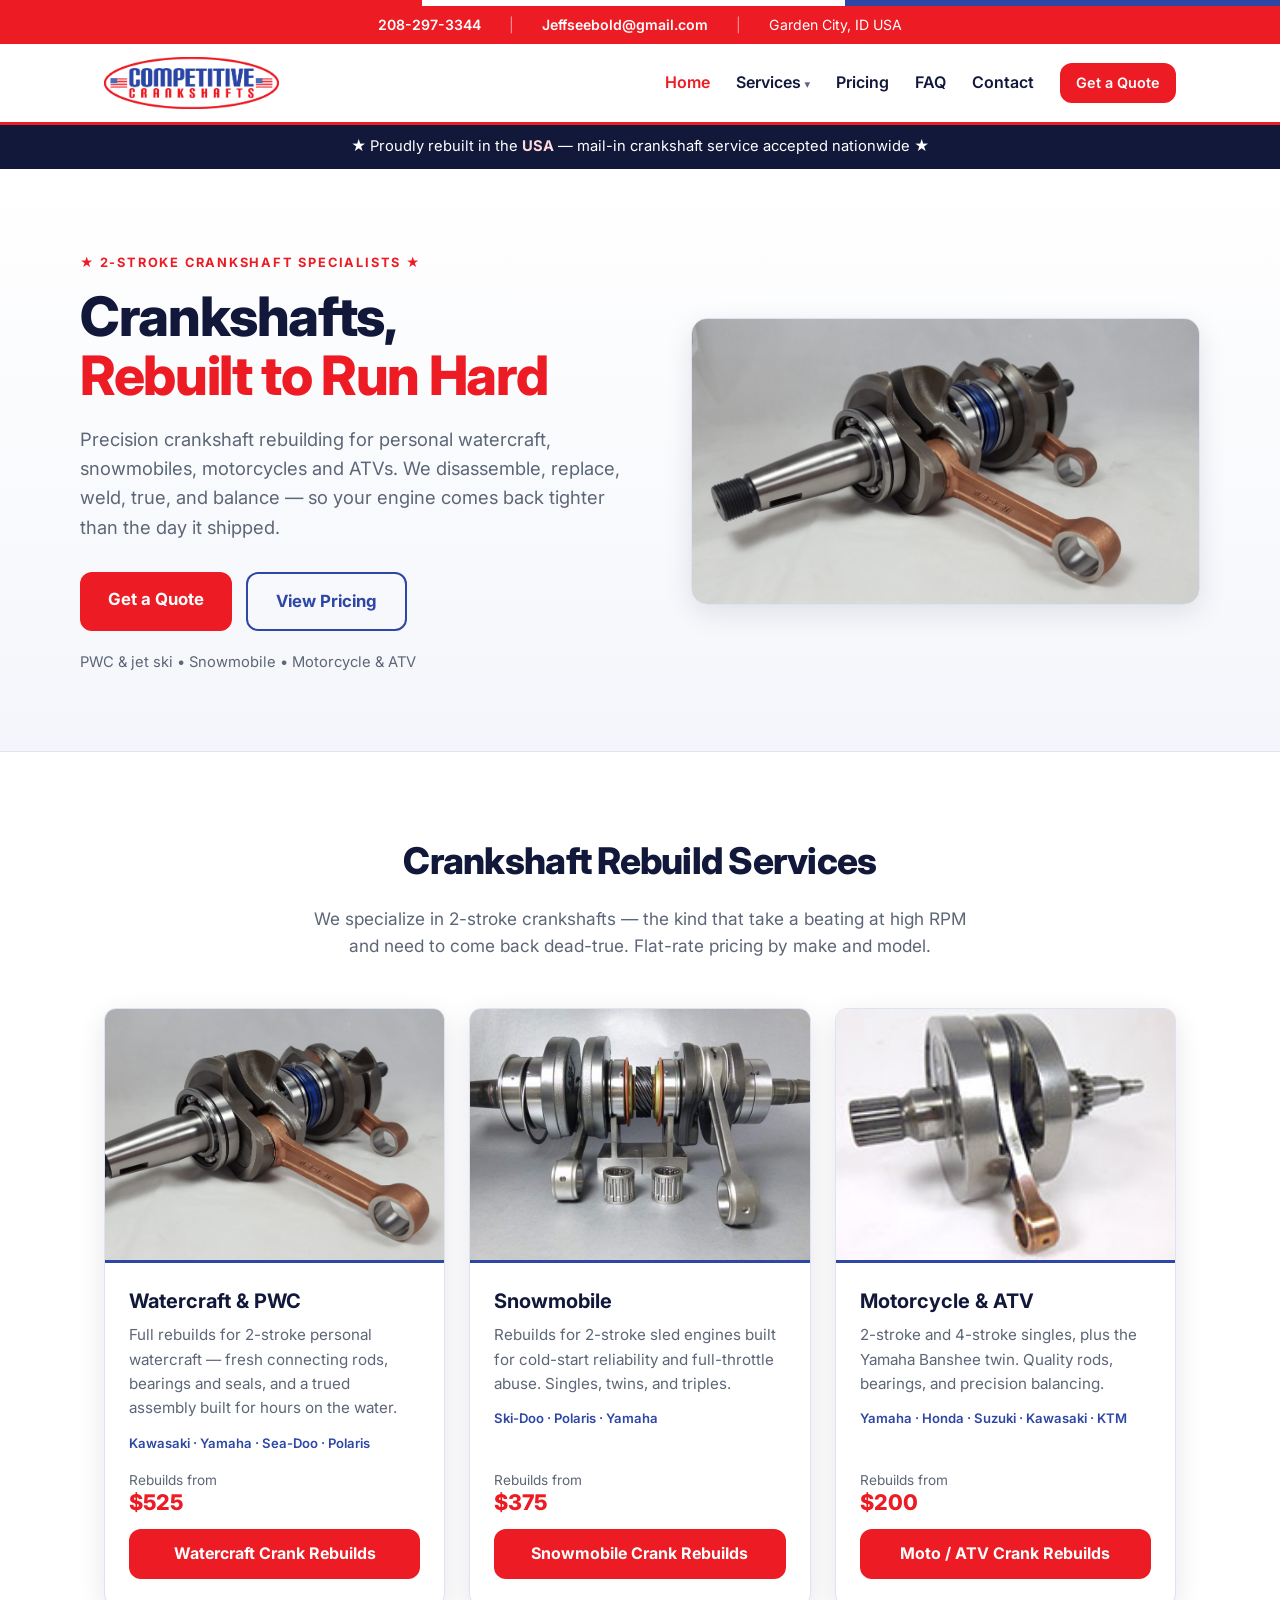
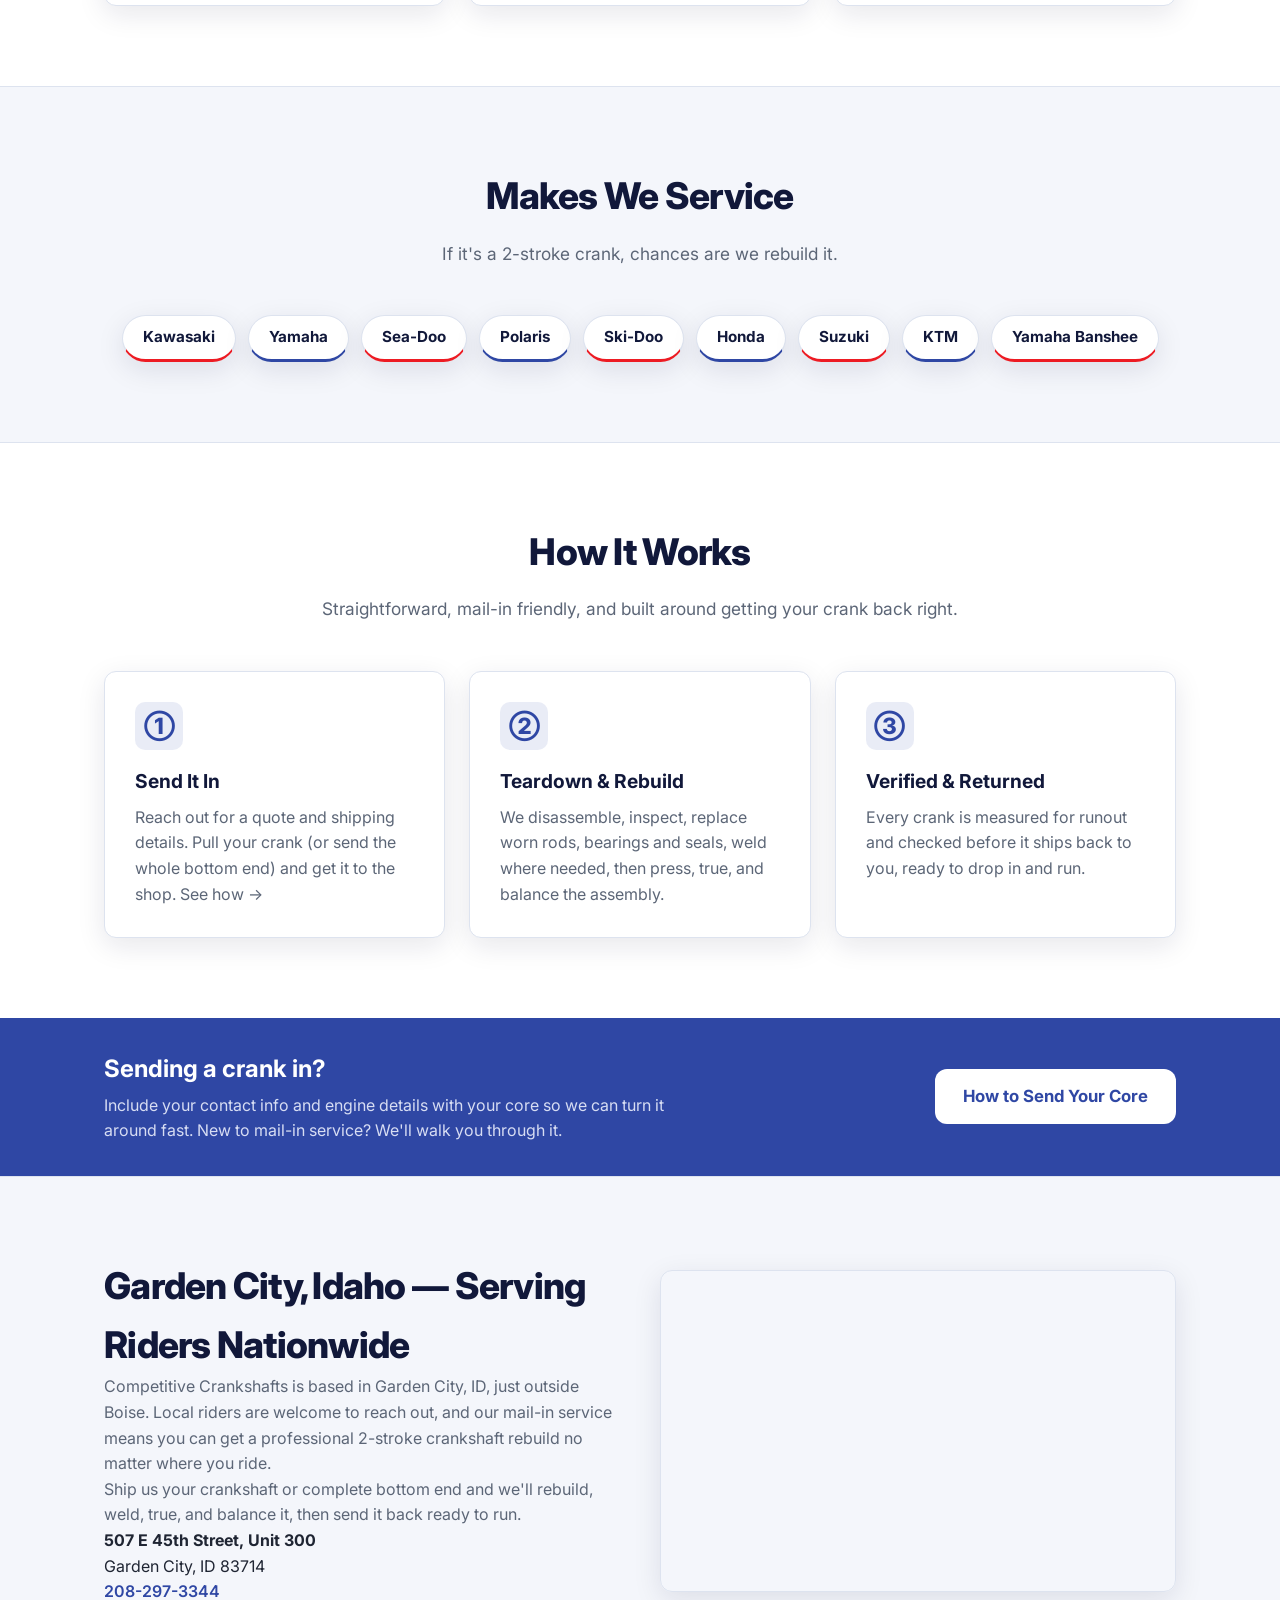
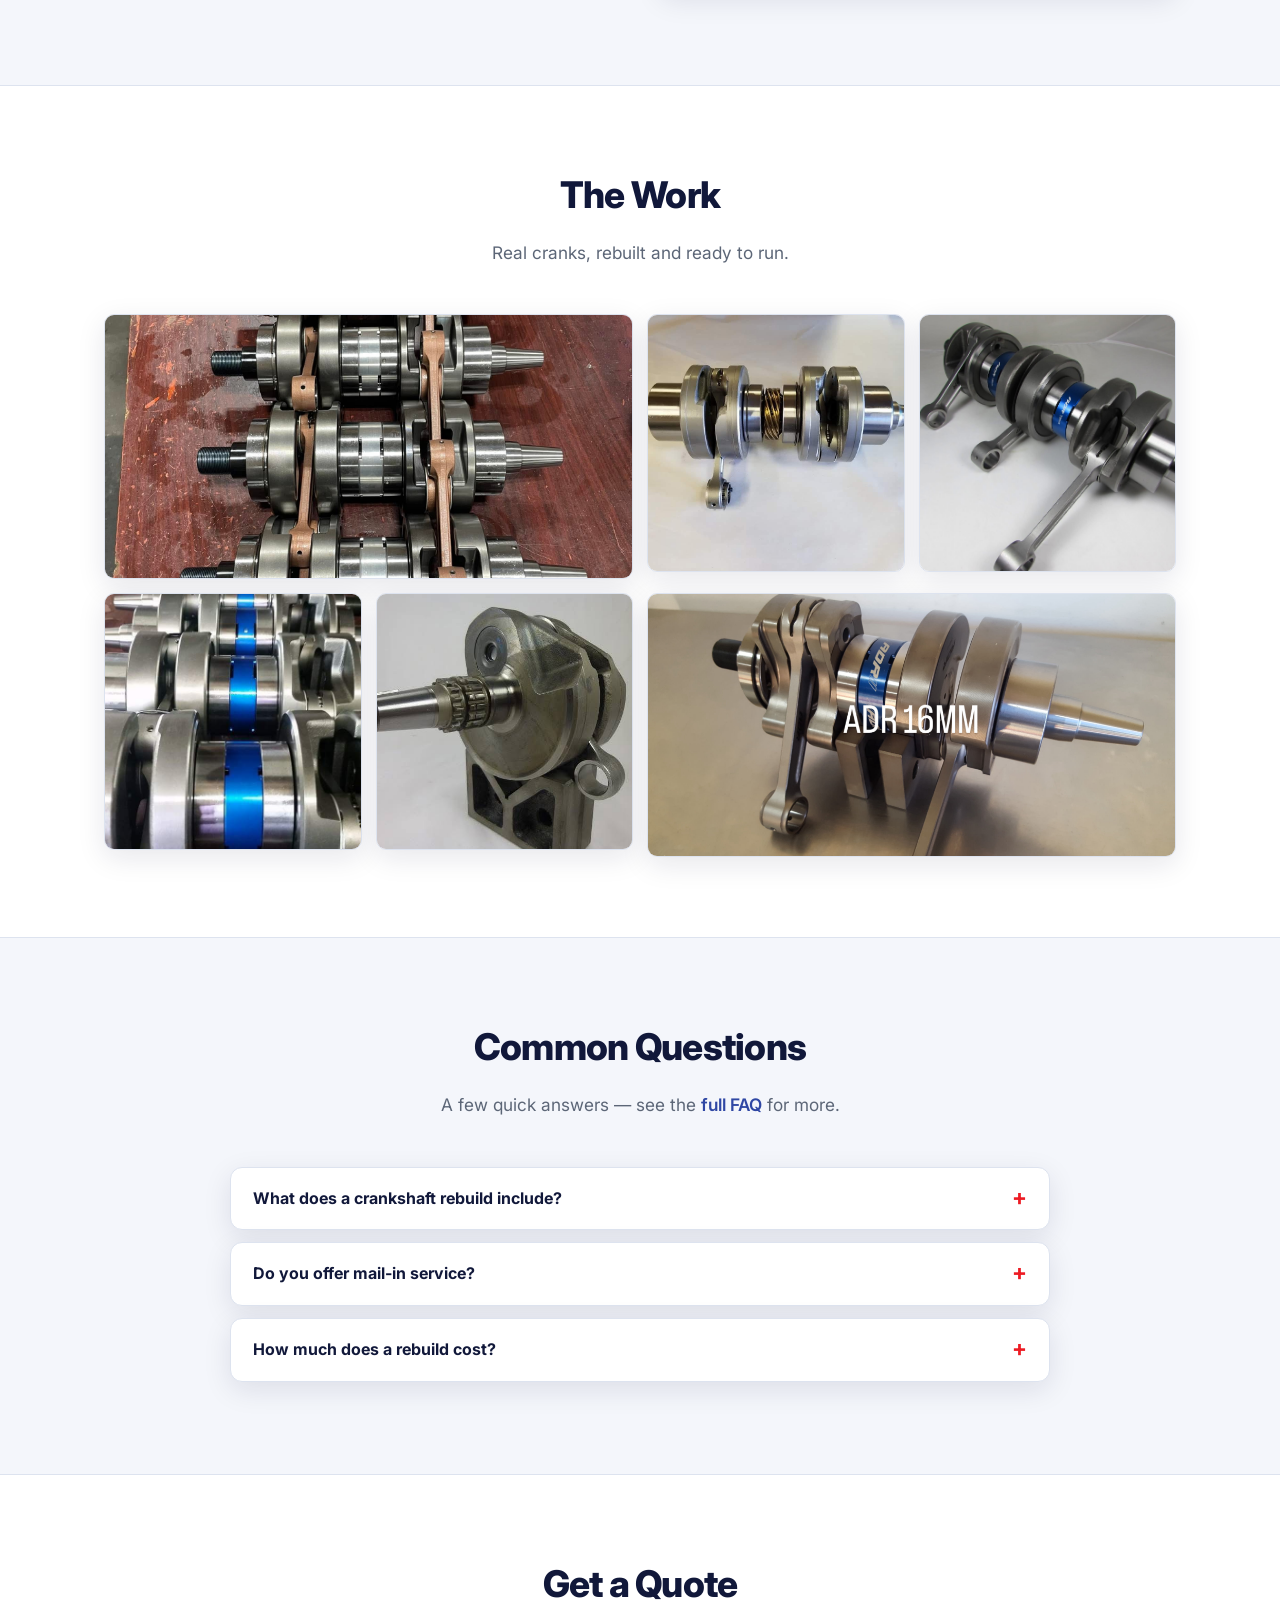
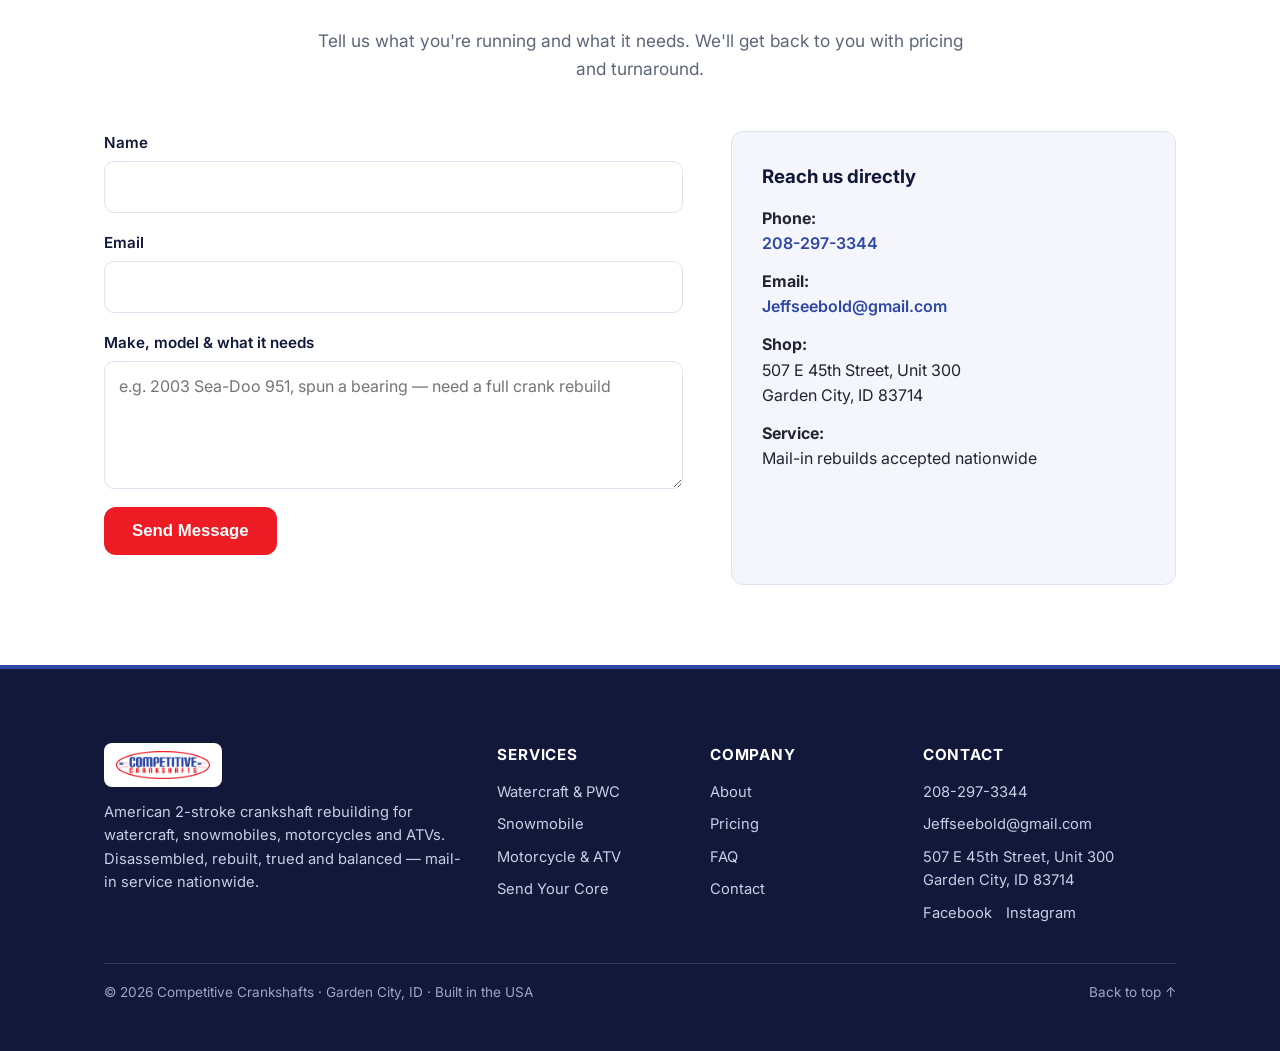
==== commit 39585b28: "Add files via upload" ====
--- a/index.html
+++ b/index.html
@@ -83,8 +83,8 @@
         <article class="cat-card"><img class="photo" src="assets/img/hero-crank.jpg" alt="Rebuilt 2-stroke PWC crankshaft with new connecting rods and bearings" width="2048" height="1152" loading="lazy" decoding="async" />
           <div class="body">
             <h3>Watercraft &amp; PWC</h3>
-            <p>Full rebuilds for 2-stroke personal watercraft — fresh bearings, seals, and a trued assembly built for hours on the water.</p>
-            <div class="brands">Kawasaki · Yamaha · Sea-Doo · Polaris · Tigershark</div>
+            <p>Full rebuilds for 2-stroke personal watercraft — fresh connecting rods, bearings and seals, and a trued assembly built for hours on the water.</p>
+            <div class="brands">Kawasaki · Yamaha · Sea-Doo · Polaris</div>
             <div class="from">Rebuilds from <b>$525</b></div>
             <a href="watercraft.html" class="btn">Watercraft Crank Rebuilds</a>
           </div>
@@ -93,7 +93,7 @@
           <div class="body">
             <h3>Snowmobile</h3>
             <p>Rebuilds for 2-stroke sled engines built for cold-start reliability and full-throttle abuse. Singles, twins, and triples.</p>
-            <div class="brands">Ski-Doo · Polaris · Arctic Cat · Yamaha</div>
+            <div class="brands">Ski-Doo · Polaris · Yamaha</div>
             <div class="from">Rebuilds from <b>$375</b></div>
             <a href="snowmobile.html" class="btn">Snowmobile Crank Rebuilds</a>
           </div>
@@ -118,8 +118,7 @@
       <div class="brand-row">
         <span class="brand-chip">Kawasaki</span><span class="brand-chip">Yamaha</span>
         <span class="brand-chip">Sea-Doo</span><span class="brand-chip">Polaris</span>
-        <span class="brand-chip">Ski-Doo</span><span class="brand-chip">Arctic Cat</span>
-        <span class="brand-chip">Tigershark</span><span class="brand-chip">Honda</span>
+        <span class="brand-chip">Ski-Doo</span><span class="brand-chip">Honda</span>
         <span class="brand-chip">Suzuki</span><span class="brand-chip">KTM</span>
         <span class="brand-chip">Yamaha Banshee</span>
       </div>
@@ -215,7 +214,7 @@
       <div class="footer-cols">
         <div>
           <div class="footer-brand"><img src="assets/img/logo.png" alt="Competitive Crankshafts" /></div>
-          <p>American 2-stroke crankshaft rebuilding for watercraft, snowmobiles, motorcycles and ATVs. Disassembled, rebuilt, welded, trued and balanced — mail-in service nationwide.</p>
+          <p>American 2-stroke crankshaft rebuilding for watercraft, snowmobiles, motorcycles and ATVs. Disassembled, rebuilt, trued and balanced — mail-in service nationwide.</p>
         </div>
         <div>
           <h4>Services</h4>
--- a/css/styles.css
+++ b/css/styles.css
@@ -27,7 +27,7 @@
 }
 .container { width: 100%; max-width: var(--maxw); margin: 0 auto; padding: 0 24px; }
 a { color: inherit; text-decoration: none; }
-img { max-width: 100%; display: block; }
+img { max-width: 100%; height: auto; display: block; }
 
 /* Buttons */
 .btn {
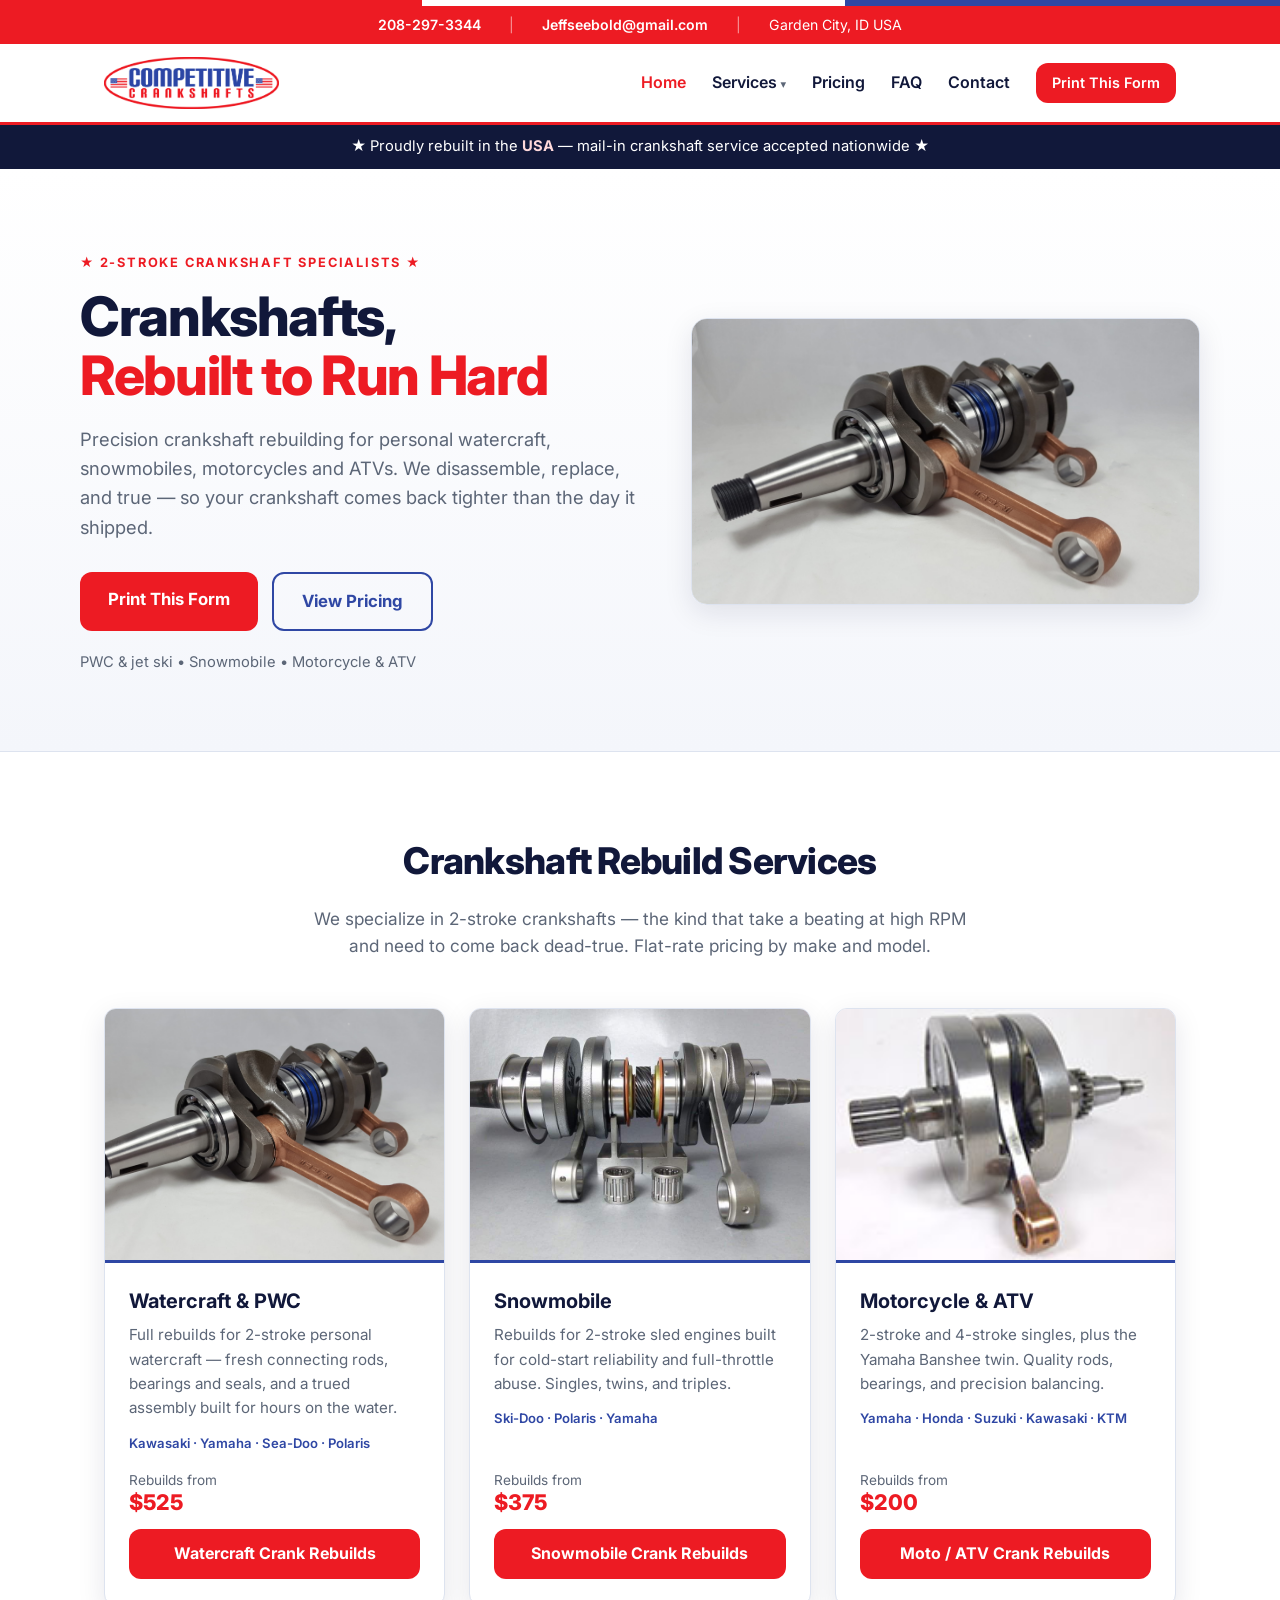
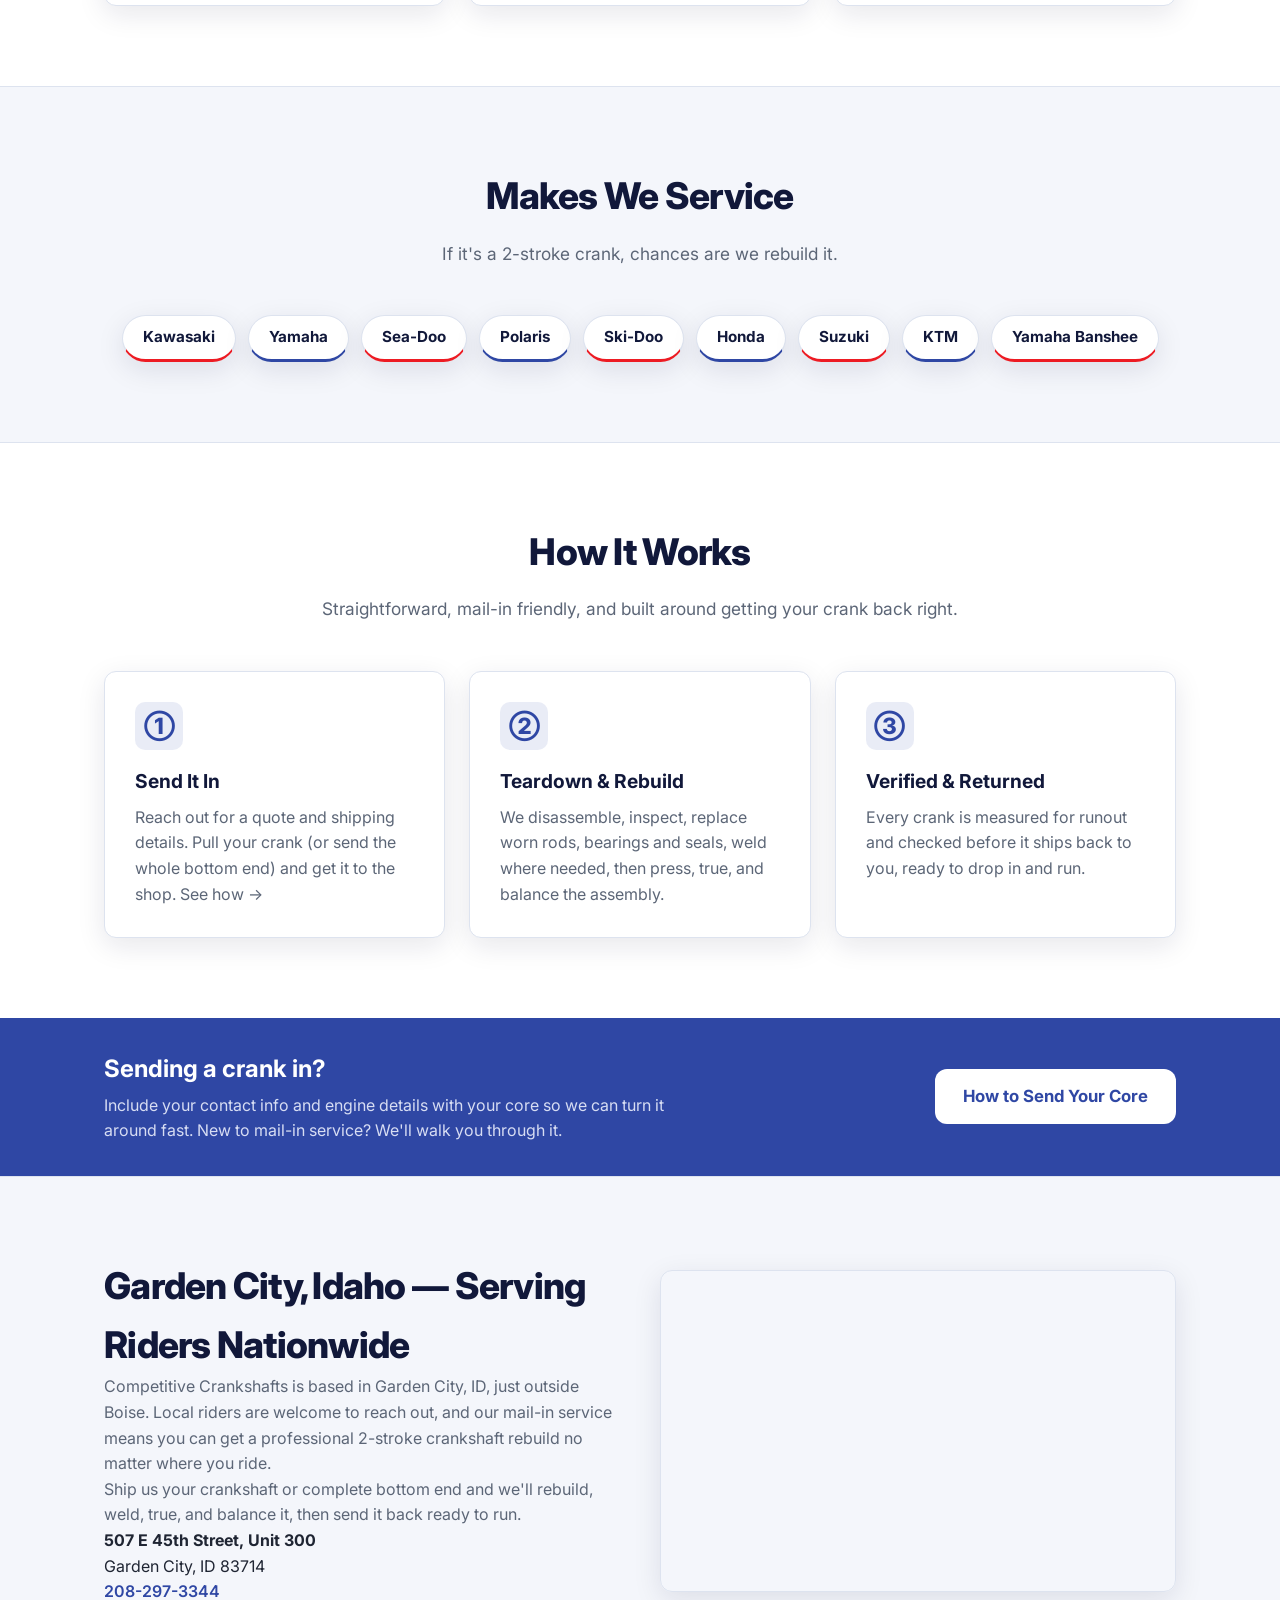
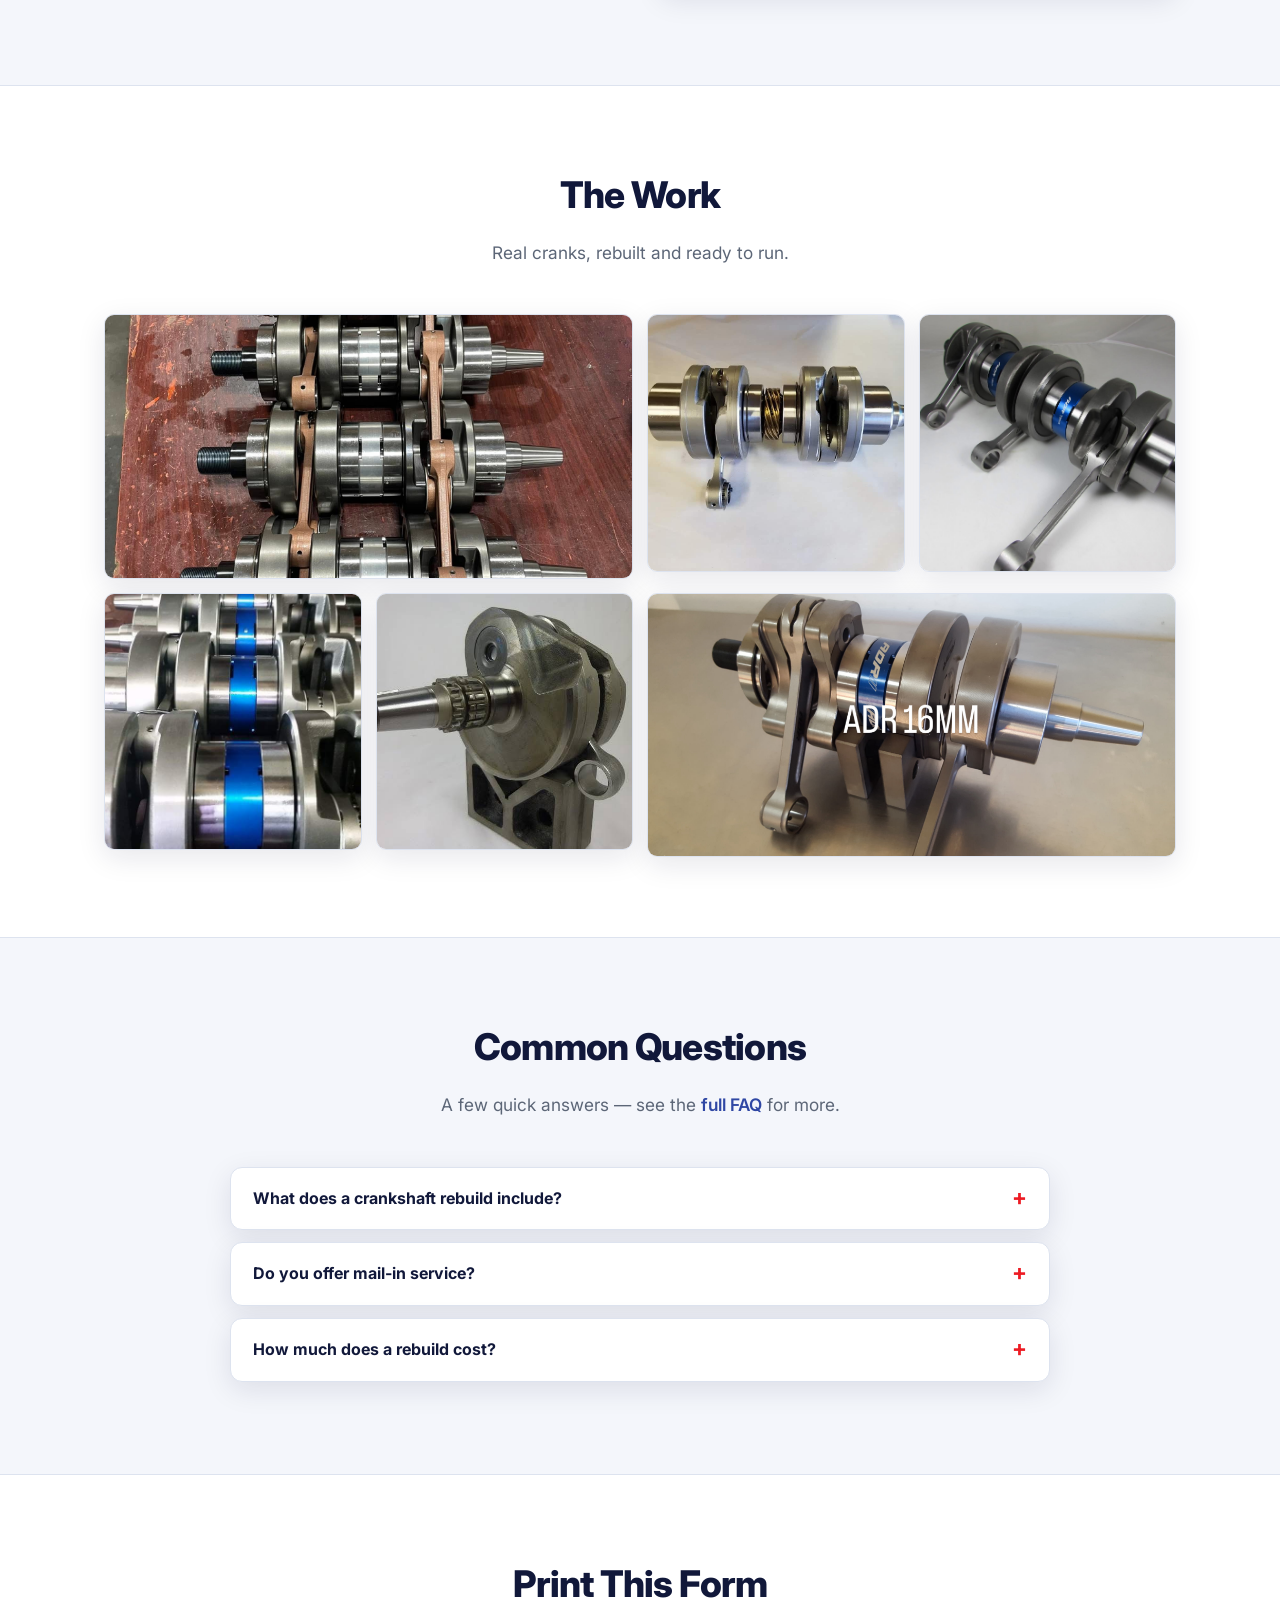
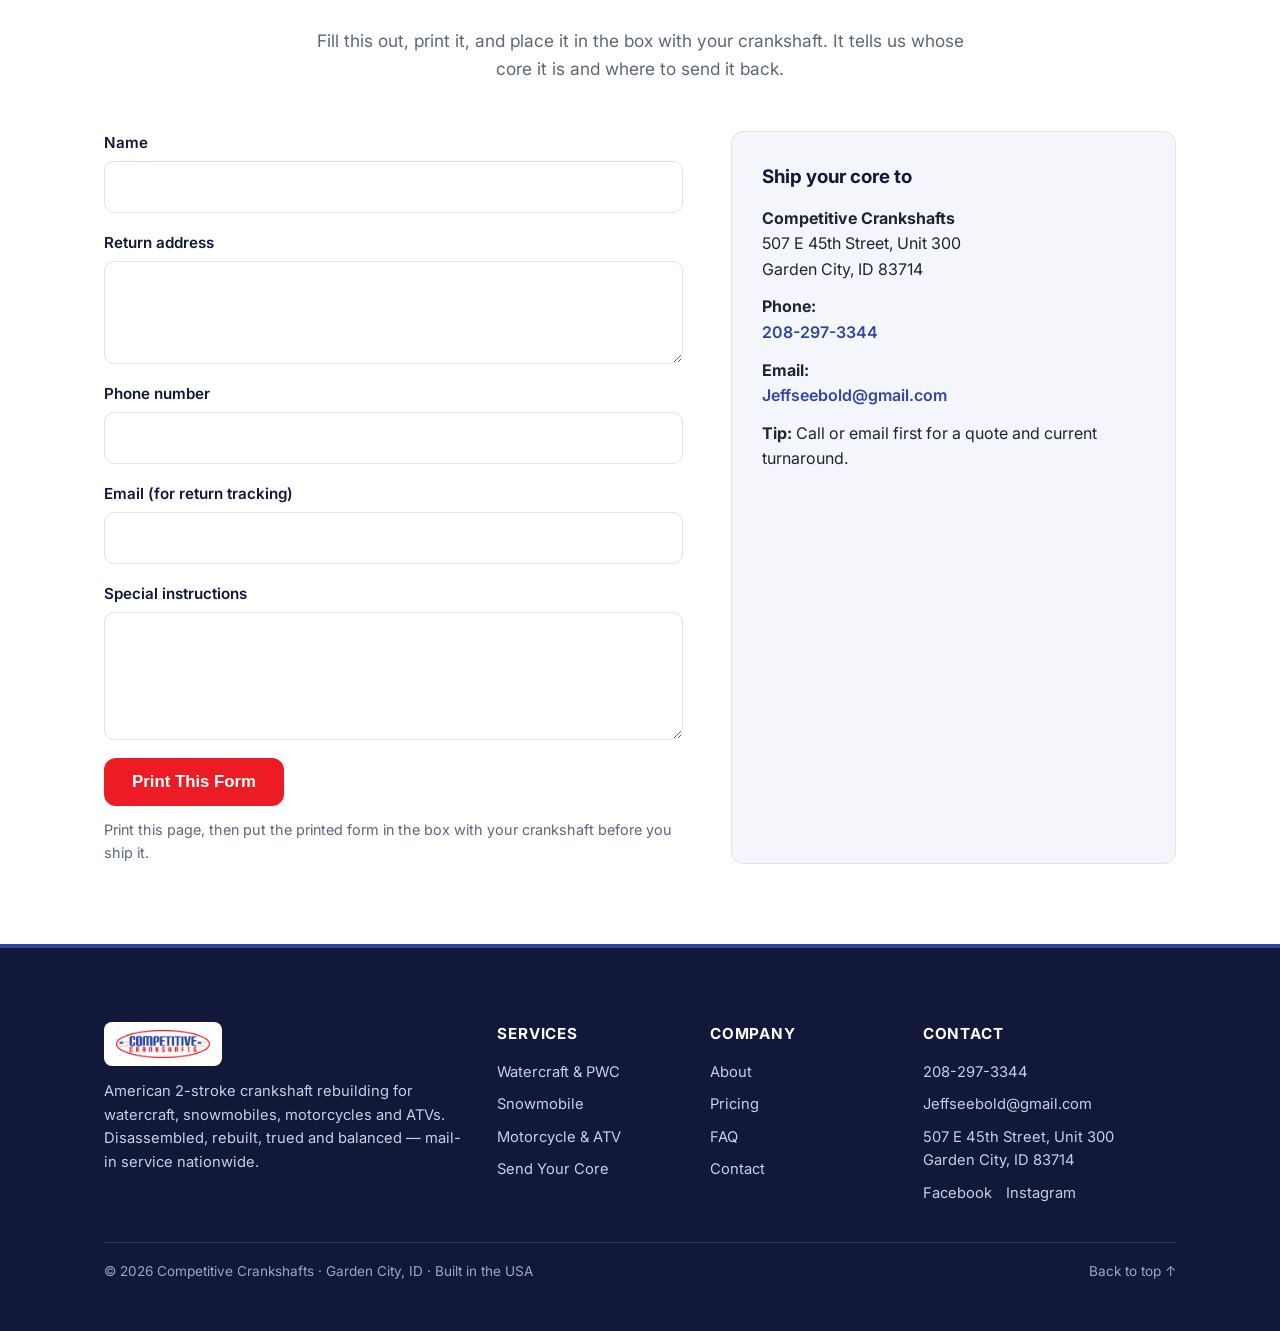
==== commit f0bfe7f2: "Add files via upload" ====
--- a/index.html
+++ b/index.html
@@ -49,7 +49,7 @@
         <a href="pricing.html">Pricing</a>
         <a href="faq.html">FAQ</a>
         <a href="index.html#contact">Contact</a>
-        <a href="index.html#contact" class="btn btn-sm">Get a Quote</a>
+        <a href="index.html#contact" class="btn btn-sm">Print This Form</a>
       </nav>
       <button class="nav-toggle" aria-label="Toggle menu" aria-expanded="false">
         <span></span><span></span><span></span>
@@ -63,9 +63,9 @@
       <div>
         <span class="hero-flag">★ 2-Stroke Crankshaft Specialists ★</span>
         <h1>Crankshafts,<br /><span class="accent">Rebuilt to Run Hard</span></h1>
-        <p class="hero-sub">Precision crankshaft rebuilding for personal watercraft, snowmobiles, motorcycles and ATVs. We disassemble, replace, weld, true, and balance — so your engine comes back tighter than the day it shipped.</p>
+        <p class="hero-sub">Precision crankshaft rebuilding for personal watercraft, snowmobiles, motorcycles and ATVs. We disassemble, replace, and true — so your crankshaft comes back tighter than the day it shipped.</p>
         <div class="hero-cta">
-          <a href="index.html#contact" class="btn btn-lg">Get a Quote</a>
+          <a href="index.html#contact" class="btn btn-lg">Print This Form</a>
           <a href="pricing.html" class="btn btn-lg btn-ghost">View Pricing</a>
         </div>
         <p class="hero-meta">PWC &amp; jet ski • Snowmobile • Motorcycle &amp; ATV</p>
@@ -188,22 +188,28 @@
 
   <section class="section" id="contact">
     <div class="container">
-      <h2 class="section-title">Get a Quote</h2>
-      <p class="section-lead">Tell us what you're running and what it needs. We'll get back to you with pricing and turnaround.</p>
+      <h2 class="section-title">Print This Form</h2>
+      <p class="section-lead">Fill this out, print it, and place it in the box with your crankshaft. It tells us whose core it is and where to send it back.</p>
       <div class="contact-grid">
-        <form class="contact-form" name="contact" method="POST" data-static-form>
-          <div class="field"><label for="name">Name</label><input type="text" id="name" name="name" required /></div>
-          <div class="field"><label for="email">Email</label><input type="email" id="email" name="email" required /></div>
-          <div class="field"><label for="message">Make, model &amp; what it needs</label><textarea id="message" name="message" rows="4" placeholder="e.g. 2003 Sea-Doo 951, spun a bearing — need a full crank rebuild" required></textarea></div>
-          <button type="submit" class="btn btn-lg">Send Message</button>
-          <p class="form-note" data-form-status></p>
+        <form class="contact-form" id="ship-form">
+          <div class="print-head">
+            <img src="assets/img/logo.png" alt="Competitive Crankshafts" />
+            <div><strong>Mail-In Crankshaft Rebuild Form</strong><br />Ship to: 507 E 45th Street, Unit 300, Garden City, ID 83714 &nbsp;·&nbsp; 208-297-3344</div>
+          </div>
+          <div class="field"><label for="name">Name</label><input type="text" id="name" name="name" /></div>
+          <div class="field"><label for="addr">Return address</label><textarea id="addr" name="addr" rows="3"></textarea></div>
+          <div class="field"><label for="phone">Phone number</label><input type="tel" id="phone" name="phone" /></div>
+          <div class="field"><label for="email">Email (for return tracking)</label><input type="email" id="email" name="email" /></div>
+          <div class="field"><label for="notes">Special instructions</label><textarea id="notes" name="notes" rows="4"></textarea></div>
+          <button type="button" class="btn btn-lg no-print" onclick="window.print()">Print This Form</button>
+          <p class="form-note no-print">Print this page, then put the printed form in the box with your crankshaft before you ship it.</p>
         </form>
-        <div class="contact-details">
-          <h3>Reach us directly</h3>
+        <div class="contact-details no-print">
+          <h3>Ship your core to</h3>
+          <p><strong>Competitive Crankshafts</strong><br />507 E 45th Street, Unit 300<br />Garden City, ID 83714</p>
           <p><strong>Phone:</strong><br /><a href="tel:+12082973344">208-297-3344</a></p>
           <p><strong>Email:</strong><br /><a href="mailto:Jeffseebold@gmail.com">Jeffseebold@gmail.com</a></p>
-          <p><strong>Shop:</strong><br />507 E 45th Street, Unit 300<br />Garden City, ID 83714</p>
-          <p><strong>Service:</strong><br />Mail-in rebuilds accepted nationwide</p>
+          <p><strong>Tip:</strong> Call or email first for a quote and current turnaround.</p>
         </div>
       </div>
     </div>
--- a/css/styles.css
+++ b/css/styles.css
@@ -220,6 +220,26 @@
 .page-hero { background: var(--bg-alt); border-bottom: 1px solid var(--border); padding: 60px 0; text-align: center; }
 .page-hero h1 { color: var(--navy); font-size: clamp(2rem,4vw,2.8rem); font-weight: 800; }
 .page-hero p { color: var(--muted); margin-top: 12px; }
+
+/* Print header (only shows when printing the form) */
+.print-head { display: none; }
+
+/* Print: show only the mail-in form, clean for handwriting */
+@media print {
+  body * { visibility: hidden; }
+  #contact, #contact * { visibility: visible; }
+  #contact { position: absolute; left: 0; top: 0; width: 100%; padding: 0; }
+  #contact .container { max-width: 100%; padding: 0 12px; }
+  .no-print, .no-print * { display: none !important; visibility: hidden !important; }
+  .section-title, .section-lead { text-align: left !important; color: #000 !important; }
+  .contact-grid { display: block !important; }
+  .print-head { display: flex !important; align-items: center; gap: 16px; margin-bottom: 22px; padding-bottom: 14px; border-bottom: 2px solid #000; color: #000; }
+  .print-head img { height: 58px; width: auto; }
+  .field { margin-bottom: 18px; }
+  .field label { color: #000 !important; font-weight: 700; }
+  .field input, .field textarea { border: 1px solid #000 !important; background: #fff !important; min-height: 30px; }
+  @page { margin: 1.5cm; }
+}
 
 /* Nav dropdown */
 .has-dropdown { position: relative; }
